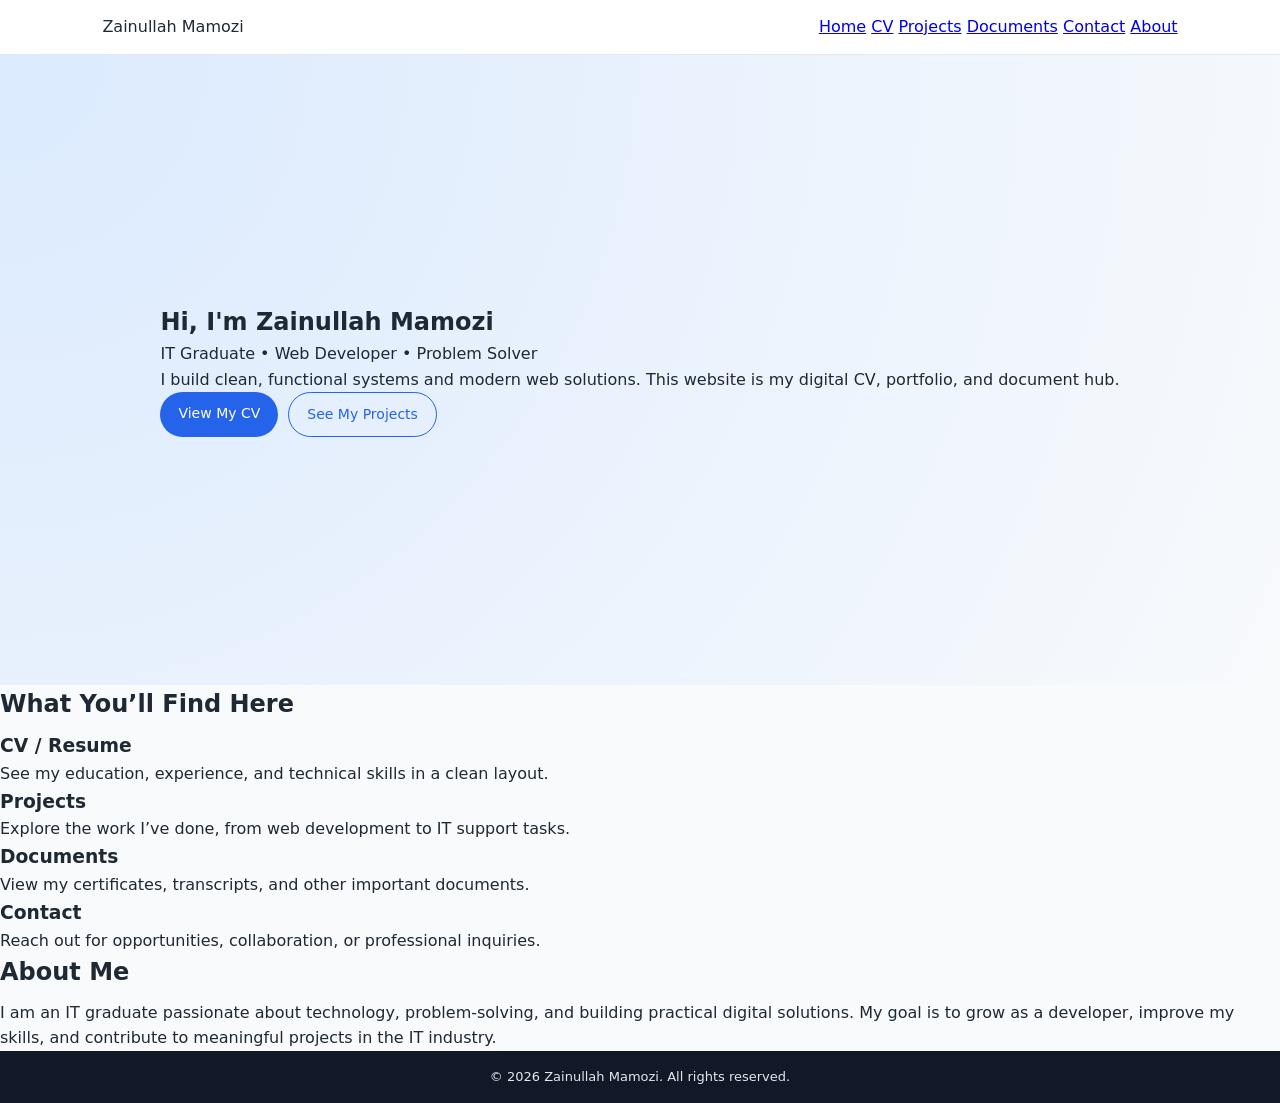
==== index.html @ 544114cf "Update index.html" ====
<!DOCTYPE html>
<html lang="en">
<head>
    <meta charset="UTF-8">
    <title>Zainullah Mamozi | Portfolio</title>
    <link rel="stylesheet" href="style.css">
</head>
<body>
<header class="navbar">
    <div class="logo">Zainullah Mamozi</div>
    <nav>
        <a href="index.html" class="active">Home</a>
        <a href="cv.html">CV</a>
        <a href="projects.html">Projects</a>
        <a href="documents.html">Documents</a>
        <a href="contact.html">Contact</a>
        <a href="about.html">About</a>
    </nav>
</header>

<main>
    <section class="hero">
        <div class="hero-content">
            <h1>Hi, I'm <span class="highlight">Zainullah Mamozi</span></h1>
            <p class="subtitle">IT Graduate • Web Developer • Problem Solver</p>
            <p class="description">
                I build clean, functional systems and modern web solutions.
                This website is my digital CV, portfolio, and document hub.
            </p>
            <div class="hero-buttons">
                <a href="cv.html" class="btn-primary">View My CV</a>
                <a href="projects.html" class="btn-secondary">See My Projects</a>
            </div>
        </div>
    </section>

    <section class="features">
        <h2 class="section-title">What You’ll Find Here</h2>
        <div class="feature-grid">
            <div class="feature-box">
                <h3>CV / Resume</h3>
                <p>See my education, experience, and technical skills in a clean layout.</p>
            </div>
            <div class="feature-box">
                <h3>Projects</h3>
                <p>Explore the work I’ve done, from web development to IT support tasks.</p>
            </div>
            <div class="feature-box">
                <h3>Documents</h3>
                <p>View my certificates, transcripts, and other important documents.</p>
            </div>
            <div class="feature-box">
                <h3>Contact</h3>
                <p>Reach out for opportunities, collaboration, or professional inquiries.</p>
            </div>
        </div>
    </section>

    <!-- ABOUT AT THE END -->
    <section class="about-end">
        <h2 class="section-title">About Me</h2>
        <p class="about-text">
            I am an IT graduate passionate about technology, problem‑solving, and building
            practical digital solutions. My goal is to grow as a developer, improve my skills,
            and contribute to meaningful projects in the IT industry.
        </p>
    </section>
</main>

<footer class="footer">
    <p>© 2026 Zainullah Mamozi. All rights reserved.</p>
</footer>
</body>
</html>
---- style.css ----
* {
    margin: 0;
    padding: 0;
    box-sizing: border-box;
    font-family: "Poppins", system-ui, -apple-system, BlinkMacSystemFont, sans-serif;
}

body {
    background: #F8FAFC;
    color: #1F2933;
    line-height: 1.6;
}

/* Dark mode */
body.dark {
    background: #0F172A;
    color: #E5E7EB;
}

body.dark .navbar {
    background: #020617;
    border-bottom: 1px solid #1F2937;
}

body.dark .section,
body.dark .section-alt {
    background: #020617;
}

body.dark .card,
body.dark .content-box,
body.dark .contact-form {
    background: #020617;
    border: 1px solid #1F2937;
}

body.dark .footer {
    background: #020617;
}

/* Navbar */
.navbar {
    position: sticky;
    top: 0;
    z-index: 20;
    display: flex;
    align-items: center;
    justify-content: space-between;
    padding: 14px 8%;
    background: #FFFFFF;
    border-bottom: 1px solid #E5E7EB;
}

.nav-logo {
    font-weight: 700;
    font-size: 20px;
}

.nav-logo span {
    color: #2563EB;
}

.nav-links {
    list-style: none;
    display: flex;
    gap: 18px;
    font-size: 14px;
}

.nav-links a {
    text-decoration: none;
    color: inherit;
    font-weight: 500;
}

.nav-links a:hover {
    color: #2563EB;
}

.btn-nav {
    padding: 6px 12px;
    border-radius: 999px;
    background: #2563EB;
    color: #FFFFFF !important;
}

.dark-toggle {
    border: none;
    background: transparent;
    font-size: 18px;
    cursor: pointer;
}

/* Hero */
.hero {
    min-height: 70vh;
    display: flex;
    align-items: center;
    justify-content: center;
    padding: 60px 8%;
    background: radial-gradient(circle at top left, #DBEAFE, #F8FAFC);
}

body.dark .hero {
    background: radial-gradient(circle at top left, #1D4ED8, #020617);
}

.hero-inner {
    max-width: 800px;
}

.hero-tag {
    font-size: 13px;
    text-transform: uppercase;
    letter-spacing: 2px;
    color: #6B7280;
    margin-bottom: 10px;
}

.hero-title {
    font-size: 36px;
    margin-bottom: 8px;
}

.hero-title span {
    color: #2563EB;
}

.hero-subtitle {
    font-size: 15px;
    color: #4B5563;
    max-width: 520px;
    margin-bottom: 20px;
}

body.dark .hero-subtitle {
    color: #9CA3AF;
}

.hero-buttons {
    display: flex;
    gap: 10px;
}

.btn-primary,
.btn-secondary {
    display: inline-block;
    padding: 10px 18px;
    border-radius: 999px;
    font-size: 14px;
    text-decoration: none;
    cursor: pointer;
}

.btn-primary {
    background: #2563EB;
    color: #FFFFFF;
}

.btn-secondary {
    border: 1px solid #2563EB;
    color: #2563EB;
    background: transparent;
}

.btn-primary:hover {
    background: #1D4ED8;
}

.btn-secondary:hover {
    background: #2563EB;
    color: #FFFFFF;
}

/* Sections */
.section,
.section-alt {
    padding: 60px 8%;
}

.section {
    background: #F9FAFB;
}

.section-alt {
    background: #FFFFFF;
}

.section-title {
    font-size: 24px;
    margin-bottom: 8px;
}

.section-subtitle {
    font-size: 14px;
    color: #6B7280;
    margin-bottom: 24px;
}

/* Layout helpers */
.grid-2 {
    display: grid;
    grid-template-columns: repeat(auto-fit, minmax(260px, 1fr));
    gap: 28px;
    margin-top: 20px;
}

.content-box {
    background: #FFFFFF;
    padding: 20px;
    border-radius: 12px;
    box-shadow: 0 4px 12px rgba(15, 23, 42, 0.06);
    font-size: 14px;
}

/* Lists */
.skills-list,
.cv-list,
.doc-list,
.contact-list {
    font-size: 14px;
}

.skills-list {
    list-style: disc;
    padding-left: 20px;
}

.cv-list,
.contact-list {
    list-style: none;
}

.cv-list li,
.contact-list li {
    margin-bottom: 10px;
}

.doc-list {
    list-style: disc;
    padding-left: 20px;
}

.note {
    font-size: 13px;
    color: #6B7280;
    margin-top: 10px;
}

/* Skill bars */
.skill-bar {
    margin-bottom: 12px;
    font-size: 13px;
}

.skill-bar span {
    display: block;
    margin-bottom: 4px;
}

.bar {
    width: 100%;
    height: 8px;
    background: #E5E7EB;
    border-radius: 999px;
    overflow: hidden;
}

.fill {
    height: 100%;
    background: #2563EB;
}

/* Cards */
.card-grid {
    display: grid;
    grid-template-columns: repeat(auto-fit, minmax(260px, 1fr));
    gap: 20px;
    margin-top: 20px;
}

.card {
    background: #FFFFFF;
    padding: 18px;
    border-radius: 12px;
    box-shadow: 0 4px 12px rgba(15, 23, 42, 0.06);
    font-size: 14px;
    transition: transform 0.15s ease, box-shadow 0.15s ease;
}

.card:hover {
    transform: translateY(-3px);
    box-shadow: 0 8px 20px rgba(15, 23, 42, 0.12);
}

.card h3 {
    margin-bottom: 6px;
}

.card-tag {
    margin-top: 10px;
    font-size: 12px;
    color: #2563EB;
}

/* Contact */
.contact-grid {
    display: grid;
    grid-template-columns: repeat(auto-fit, minmax(260px, 1fr));
    gap: 28px;
    margin-top: 20px;
}

.contact-form {
    background: #FFFFFF;
    padding: 20px;
    border-radius: 12px;
    box-shadow: 0 4px 12px rgba(15, 23, 42, 0.06);
    display: flex;
    flex-direction: column;
    gap: 10px;
}

.contact-form input,
.contact-form textarea {
    padding: 10px;
    border-radius: 8px;
    border: 1px solid #E5E7EB;
    font-size: 14px;
}

.contact-form textarea {
    min-height: 100px;
}

/* Footer */
.footer {
    text-align: center;
    padding: 16px 8%;
    background: #111827;
    color: #E5E7EB;
    font-size: 13px;
}

/* Responsive */
@media (max-width: 768px) {
    .nav-links {
        display: none;
    }
    .hero-title {
        font-size: 28px;
    }
}
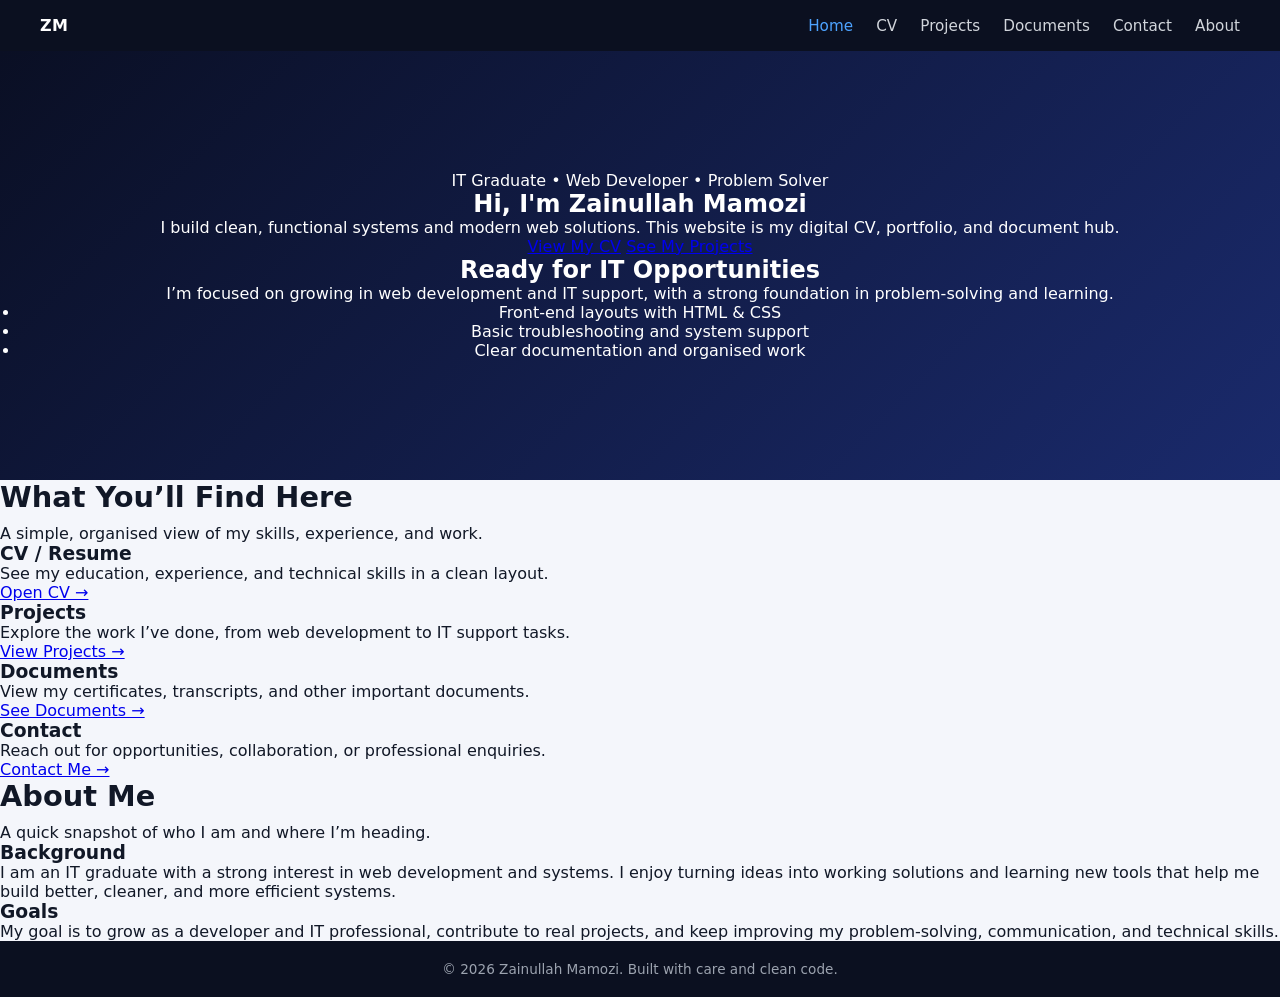
==== commit 8dc5791d: "Update index.html" ====
--- a/index.html
+++ b/index.html
@@ -2,12 +2,12 @@
 <html lang="en">
 <head>
     <meta charset="UTF-8">
-    <title>Zainullah Mamozi | Portfolio</title>
+    <title>Home | Zainullah Mamozi</title>
     <link rel="stylesheet" href="style.css">
 </head>
 <body>
 <header class="navbar">
-    <div class="logo">Zainullah Mamozi</div>
+    <div class="logo">ZM</div>
     <nav>
         <a href="index.html" class="active">Home</a>
         <a href="cv.html">CV</a>
@@ -19,56 +19,97 @@
 </header>
 
 <main>
+    <!-- HERO -->
     <section class="hero">
-        <div class="hero-content">
-            <h1>Hi, I'm <span class="highlight">Zainullah Mamozi</span></h1>
-            <p class="subtitle">IT Graduate • Web Developer • Problem Solver</p>
-            <p class="description">
-                I build clean, functional systems and modern web solutions.
-                This website is my digital CV, portfolio, and document hub.
-            </p>
-            <div class="hero-buttons">
-                <a href="cv.html" class="btn-primary">View My CV</a>
-                <a href="projects.html" class="btn-secondary">See My Projects</a>
+        <div class="hero-inner">
+            <div class="hero-text">
+                <p class="hero-tag">IT Graduate • Web Developer • Problem Solver</p>
+                <h1>Hi, I'm <span class="accent">Zainullah Mamozi</span></h1>
+                <p class="hero-desc">
+                    I build clean, functional systems and modern web solutions.  
+                    This website is my digital CV, portfolio, and document hub.
+                </p>
+                <div class="hero-actions">
+                    <a href="cv.html" class="btn primary">View My CV</a>
+                    <a href="projects.html" class="btn ghost">See My Projects</a>
+                </div>
+            </div>
+            <div class="hero-panel">
+                <div class="hero-card">
+                    <h2>Ready for IT Opportunities</h2>
+                    <p>
+                        I’m focused on growing in web development and IT support, 
+                        with a strong foundation in problem‑solving and learning.
+                    </p>
+                    <ul>
+                        <li>Front‑end layouts with HTML & CSS</li>
+                        <li>Basic troubleshooting and system support</li>
+                        <li>Clear documentation and organised work</li>
+                    </ul>
+                </div>
             </div>
         </div>
     </section>
 
-    <section class="features">
+    <!-- WHAT YOU’LL FIND -->
+    <section class="section">
         <h2 class="section-title">What You’ll Find Here</h2>
-        <div class="feature-grid">
-            <div class="feature-box">
+        <p class="section-subtitle">
+            A simple, organised view of my skills, experience, and work.
+        </p>
+
+        <div class="card-grid">
+            <div class="card">
                 <h3>CV / Resume</h3>
                 <p>See my education, experience, and technical skills in a clean layout.</p>
+                <a href="cv.html" class="card-link">Open CV →</a>
             </div>
-            <div class="feature-box">
+            <div class="card">
                 <h3>Projects</h3>
                 <p>Explore the work I’ve done, from web development to IT support tasks.</p>
+                <a href="projects.html" class="card-link">View Projects →</a>
             </div>
-            <div class="feature-box">
+            <div class="card">
                 <h3>Documents</h3>
                 <p>View my certificates, transcripts, and other important documents.</p>
+                <a href="documents.html" class="card-link">See Documents →</a>
             </div>
-            <div class="feature-box">
+            <div class="card">
                 <h3>Contact</h3>
-                <p>Reach out for opportunities, collaboration, or professional inquiries.</p>
+                <p>Reach out for opportunities, collaboration, or professional enquiries.</p>
+                <a href="contact.html" class="card-link">Contact Me →</a>
             </div>
         </div>
     </section>
 
     <!-- ABOUT AT THE END -->
-    <section class="about-end">
+    <section class="section section-alt">
         <h2 class="section-title">About Me</h2>
-        <p class="about-text">
-            I am an IT graduate passionate about technology, problem‑solving, and building
-            practical digital solutions. My goal is to grow as a developer, improve my skills,
-            and contribute to meaningful projects in the IT industry.
+        <p class="section-subtitle">
+            A quick snapshot of who I am and where I’m heading.
         </p>
+        <div class="about-layout">
+            <div class="about-block">
+                <h3>Background</h3>
+                <p>
+                    I am an IT graduate with a strong interest in web development and systems.
+                    I enjoy turning ideas into working solutions and learning new tools that
+                    help me build better, cleaner, and more efficient systems.
+                </p>
+            </div>
+            <div class="about-block">
+                <h3>Goals</h3>
+                <p>
+                    My goal is to grow as a developer and IT professional, contribute to real projects,
+                    and keep improving my problem‑solving, communication, and technical skills.
+                </p>
+            </div>
+        </div>
     </section>
 </main>
 
 <footer class="footer">
-    <p>© 2026 Zainullah Mamozi. All rights reserved.</p>
+    <p>© 2026 Zainullah Mamozi. Built with care and clean code.</p>
 </footer>
 </body>
 </html>
--- a/style.css
+++ b/style.css
@@ -1,353 +1,207 @@
+/* GLOBAL */
 * {
+    box-sizing: border-box;
     margin: 0;
     padding: 0;
-    box-sizing: border-box;
-    font-family: "Poppins", system-ui, -apple-system, BlinkMacSystemFont, sans-serif;
+    font-family: system-ui, -apple-system, BlinkMacSystemFont, "Segoe UI", sans-serif;
 }
 
 body {
-    background: #F8FAFC;
-    color: #1F2933;
-    line-height: 1.6;
-}
-
-/* Dark mode */
-body.dark {
-    background: #0F172A;
-    color: #E5E7EB;
-}
-
-body.dark .navbar {
-    background: #020617;
-    border-bottom: 1px solid #1F2937;
-}
-
-body.dark .section,
-body.dark .section-alt {
-    background: #020617;
-}
-
-body.dark .card,
-body.dark .content-box,
-body.dark .contact-form {
-    background: #020617;
-    border: 1px solid #1F2937;
-}
-
-body.dark .footer {
-    background: #020617;
-}
-
-/* Navbar */
+    background: #f4f6fb;
+    color: #111827;
+}
+
+/* NAVBAR */
 .navbar {
-    position: sticky;
-    top: 0;
-    z-index: 20;
     display: flex;
+    justify-content: space-between;
     align-items: center;
-    justify-content: space-between;
-    padding: 14px 8%;
-    background: #FFFFFF;
-    border-bottom: 1px solid #E5E7EB;
-}
-
-.nav-logo {
-    font-weight: 700;
-    font-size: 20px;
-}
-
-.nav-logo span {
-    color: #2563EB;
-}
-
-.nav-links {
-    list-style: none;
-    display: flex;
-    gap: 18px;
-    font-size: 14px;
-}
-
-.nav-links a {
+    padding: 16px 40px;
+    background: #0b1020;
+    color: white;
+}
+
+.logo {
+    font-weight: 600;
+    letter-spacing: 0.5px;
+}
+
+.navbar nav a {
+    color: #d1d5db;
+    margin-left: 18px;
     text-decoration: none;
-    color: inherit;
-    font-weight: 500;
-}
-
-.nav-links a:hover {
-    color: #2563EB;
-}
-
-.btn-nav {
-    padding: 6px 12px;
-    border-radius: 999px;
-    background: #2563EB;
-    color: #FFFFFF !important;
-}
-
-.dark-toggle {
-    border: none;
-    background: transparent;
-    font-size: 18px;
-    cursor: pointer;
-}
-
-/* Hero */
+    font-size: 0.95rem;
+}
+
+.navbar nav a:hover,
+.navbar nav a.active {
+    color: #4da3ff;
+}
+
+/* HERO */
 .hero {
-    min-height: 70vh;
-    display: flex;
-    align-items: center;
-    justify-content: center;
-    padding: 60px 8%;
-    background: radial-gradient(circle at top left, #DBEAFE, #F8FAFC);
-}
-
-body.dark .hero {
-    background: radial-gradient(circle at top left, #1D4ED8, #020617);
-}
-
-.hero-inner {
-    max-width: 800px;
-}
-
-.hero-tag {
-    font-size: 13px;
-    text-transform: uppercase;
-    letter-spacing: 2px;
-    color: #6B7280;
-    margin-bottom: 10px;
-}
-
-.hero-title {
-    font-size: 36px;
-    margin-bottom: 8px;
-}
-
-.hero-title span {
-    color: #2563EB;
-}
-
-.hero-subtitle {
-    font-size: 15px;
-    color: #4B5563;
-    max-width: 520px;
-    margin-bottom: 20px;
-}
-
-body.dark .hero-subtitle {
-    color: #9CA3AF;
+    padding: 120px 20px;
+    text-align: center;
+    background: linear-gradient(135deg, #0a0f24, #1a2a6c);
+    color: white;
+}
+
+.hero-content {
+    max-width: 700px;
+    margin: 0 auto;
+}
+
+.highlight {
+    color: #4da3ff;
+}
+
+.subtitle {
+    font-size: 1.2rem;
+    margin-top: 10px;
+    opacity: 0.9;
+}
+
+.description {
+    max-width: 600px;
+    margin: 20px auto;
+    opacity: 0.85;
 }
 
 .hero-buttons {
-    display: flex;
-    gap: 10px;
+    margin-top: 30px;
 }
 
 .btn-primary,
 .btn-secondary {
     display: inline-block;
-    padding: 10px 18px;
-    border-radius: 999px;
-    font-size: 14px;
+    padding: 12px 28px;
+    border-radius: 6px;
+    font-size: 0.95rem;
     text-decoration: none;
-    cursor: pointer;
+    margin: 0 6px;
 }
 
 .btn-primary {
-    background: #2563EB;
-    color: #FFFFFF;
+    background: #4da3ff;
+    color: white;
 }
 
 .btn-secondary {
-    border: 1px solid #2563EB;
-    color: #2563EB;
-    background: transparent;
-}
-
-.btn-primary:hover {
-    background: #1D4ED8;
-}
-
-.btn-secondary:hover {
-    background: #2563EB;
-    color: #FFFFFF;
-}
-
-/* Sections */
-.section,
-.section-alt {
-    padding: 60px 8%;
-}
-
-.section {
-    background: #F9FAFB;
-}
-
-.section-alt {
-    background: #FFFFFF;
+    border: 2px solid #4da3ff;
+    color: #4da3ff;
+}
+
+/* FEATURES */
+.features {
+    padding: 80px 20px;
+    text-align: center;
 }
 
 .section-title {
-    font-size: 24px;
-    margin-bottom: 8px;
-}
-
-.section-subtitle {
-    font-size: 14px;
-    color: #6B7280;
-    margin-bottom: 24px;
-}
-
-/* Layout helpers */
-.grid-2 {
+    font-size: 1.8rem;
+    margin-bottom: 10px;
+}
+
+.feature-grid {
     display: grid;
-    grid-template-columns: repeat(auto-fit, minmax(260px, 1fr));
-    gap: 28px;
-    margin-top: 20px;
-}
-
-.content-box {
-    background: #FFFFFF;
-    padding: 20px;
-    border-radius: 12px;
-    box-shadow: 0 4px 12px rgba(15, 23, 42, 0.06);
-    font-size: 14px;
-}
-
-/* Lists */
-.skills-list,
-.cv-list,
-.doc-list,
-.contact-list {
-    font-size: 14px;
-}
-
-.skills-list {
-    list-style: disc;
-    padding-left: 20px;
-}
-
-.cv-list,
-.contact-list {
-    list-style: none;
-}
-
-.cv-list li,
-.contact-list li {
+    grid-template-columns: repeat(auto-fit, minmax(230px, 1fr));
+    gap: 20px;
+    margin-top: 40px;
+}
+
+.feature-box {
+    padding: 25px;
+    background: #f7f9fc;
+    border-radius: 10px;
+    border: 1px solid #e5e9f0;
+    transition: 0.3s;
+}
+
+.feature-box:hover {
+    transform: translateY(-5px);
+    box-shadow: 0 8px 20px rgba(0,0,0,0.08);
+}
+
+/* ABOUT END */
+.about-end {
+    padding: 80px 20px;
+    background: #eef3fa;
+    text-align: center;
+}
+
+.about-text {
+    max-width: 700px;
+    margin: auto;
+    line-height: 1.7;
+}
+
+/* GENERIC PAGE LAYOUT */
+.page {
+    max-width: 900px;
+    margin: 60px auto;
+    padding: 0 20px 80px;
+}
+
+.page-title {
+    font-size: 2rem;
+    margin-bottom: 20px;
+}
+
+.page-text {
+    margin-bottom: 16px;
+    line-height: 1.7;
+}
+
+/* CV SECTIONS */
+.cv-section {
+    margin-top: 30px;
+}
+
+.cv-section h2 {
     margin-bottom: 10px;
 }
 
-.doc-list {
-    list-style: disc;
-    padding-left: 20px;
-}
-
-.note {
-    font-size: 13px;
-    color: #6B7280;
-    margin-top: 10px;
-}
-
-/* Skill bars */
-.skill-bar {
-    margin-bottom: 12px;
-    font-size: 13px;
-}
-
-.skill-bar span {
-    display: block;
-    margin-bottom: 4px;
-}
-
-.bar {
-    width: 100%;
-    height: 8px;
-    background: #E5E7EB;
-    border-radius: 999px;
-    overflow: hidden;
-}
-
-.fill {
-    height: 100%;
-    background: #2563EB;
-}
-
-/* Cards */
-.card-grid {
+.cv-section ul {
+    margin-left: 18px;
+    line-height: 1.7;
+}
+
+/* PROJECTS */
+.project-grid {
     display: grid;
     grid-template-columns: repeat(auto-fit, minmax(260px, 1fr));
     gap: 20px;
+    margin-top: 30px;
+}
+
+.project-card {
+    background: #f7f9fc;
+    border-radius: 10px;
+    border: 1px solid #e5e9f0;
+    padding: 20px;
+}
+
+/* DOCUMENTS */
+.doc-list {
     margin-top: 20px;
-}
-
-.card {
-    background: #FFFFFF;
-    padding: 18px;
-    border-radius: 12px;
-    box-shadow: 0 4px 12px rgba(15, 23, 42, 0.06);
-    font-size: 14px;
-    transition: transform 0.15s ease, box-shadow 0.15s ease;
-}
-
-.card:hover {
-    transform: translateY(-3px);
-    box-shadow: 0 8px 20px rgba(15, 23, 42, 0.12);
-}
-
-.card h3 {
-    margin-bottom: 6px;
-}
-
-.card-tag {
-    margin-top: 10px;
-    font-size: 12px;
-    color: #2563EB;
-}
-
-/* Contact */
-.contact-grid {
-    display: grid;
-    grid-template-columns: repeat(auto-fit, minmax(260px, 1fr));
-    gap: 28px;
+    margin-left: 18px;
+    line-height: 1.7;
+}
+
+/* CONTACT */
+.contact-box {
     margin-top: 20px;
-}
-
-.contact-form {
-    background: #FFFFFF;
     padding: 20px;
-    border-radius: 12px;
-    box-shadow: 0 4px 12px rgba(15, 23, 42, 0.06);
-    display: flex;
-    flex-direction: column;
-    gap: 10px;
-}
-
-.contact-form input,
-.contact-form textarea {
-    padding: 10px;
-    border-radius: 8px;
-    border: 1px solid #E5E7EB;
-    font-size: 14px;
-}
-
-.contact-form textarea {
-    min-height: 100px;
-}
-
-/* Footer */
+    background: #f7f9fc;
+    border-radius: 10px;
+    border: 1px solid #e5e9f0;
+}
+
+/* FOOTER */
 .footer {
     text-align: center;
-    padding: 16px 8%;
-    background: #111827;
-    color: #E5E7EB;
-    font-size: 13px;
-}
-
-/* Responsive */
-@media (max-width: 768px) {
-    .nav-links {
-        display: none;
-    }
-    .hero-title {
-        font-size: 28px;
-    }
-}
+    padding: 20px;
+    background: #0b1020;
+    color: #9ca3af;
+    font-size: 0.85rem;
+}
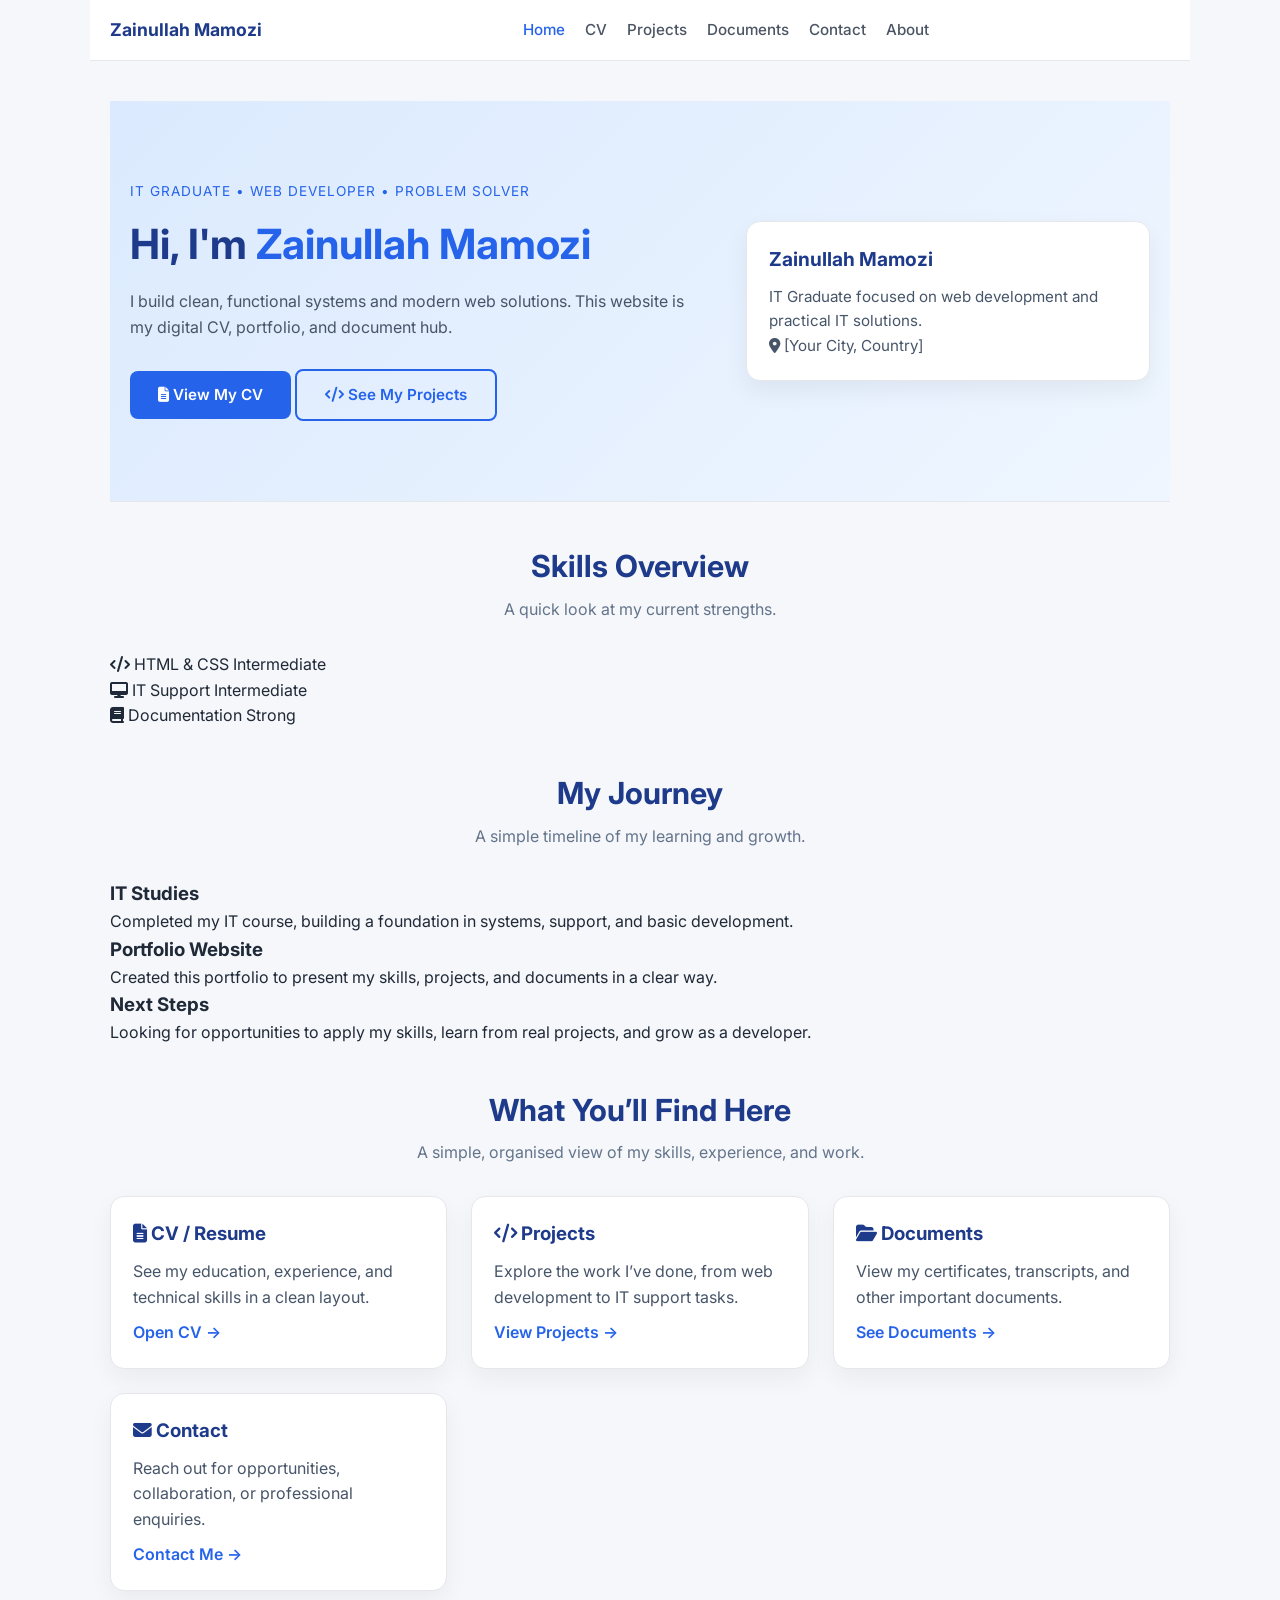
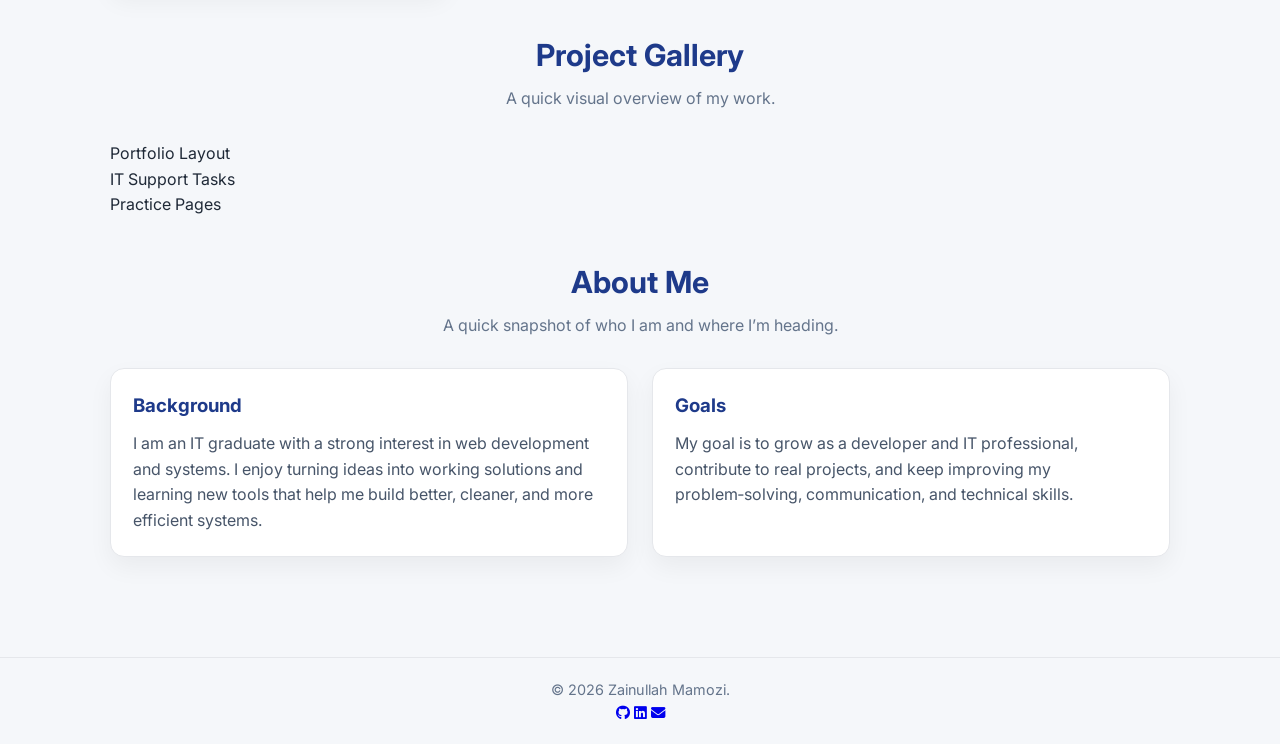
==== commit 3dee7320: "Update index.html" ====
--- a/index.html
+++ b/index.html
@@ -4,10 +4,11 @@
     <meta charset="UTF-8">
     <title>Home | Zainullah Mamozi</title>
     <link rel="stylesheet" href="style.css">
+    <link rel="stylesheet" href="https://cdnjs.cloudflare.com/ajax/libs/font-awesome/6.5.1/css/all.min.css">
 </head>
 <body>
 <header class="navbar">
-    <div class="logo">ZM</div>
+    <div class="logo">Zainullah Mamozi</div>
     <nav>
         <a href="index.html" class="active">Home</a>
         <a href="cv.html">CV</a>
@@ -22,30 +23,94 @@
     <!-- HERO -->
     <section class="hero">
         <div class="hero-inner">
-            <div class="hero-text">
+            <div>
                 <p class="hero-tag">IT Graduate • Web Developer • Problem Solver</p>
                 <h1>Hi, I'm <span class="accent">Zainullah Mamozi</span></h1>
                 <p class="hero-desc">
-                    I build clean, functional systems and modern web solutions.  
+                    I build clean, functional systems and modern web solutions.
                     This website is my digital CV, portfolio, and document hub.
                 </p>
                 <div class="hero-actions">
-                    <a href="cv.html" class="btn primary">View My CV</a>
-                    <a href="projects.html" class="btn ghost">See My Projects</a>
+                    <a href="cv.html" class="btn primary"><i class="fa-solid fa-file-lines"></i> View My CV</a>
+                    <a href="projects.html" class="btn ghost"><i class="fa-solid fa-code"></i> See My Projects</a>
                 </div>
             </div>
-            <div class="hero-panel">
-                <div class="hero-card">
-                    <h2>Ready for IT Opportunities</h2>
-                    <p>
-                        I’m focused on growing in web development and IT support, 
-                        with a strong foundation in problem‑solving and learning.
-                    </p>
-                    <ul>
-                        <li>Front‑end layouts with HTML & CSS</li>
-                        <li>Basic troubleshooting and system support</li>
-                        <li>Clear documentation and organised work</li>
-                    </ul>
+
+            <!-- PROFILE CARD -->
+            <div class="hero-card profile-card">
+                <div class="profile-photo"></div>
+                <h2>Zainullah Mamozi</h2>
+                <p>IT Graduate focused on web development and practical IT solutions.</p>
+                <p class="profile-location"><i class="fa-solid fa-location-dot"></i> [Your City, Country]</p>
+            </div>
+        </div>
+    </section>
+
+    <!-- SKILLS -->
+    <section class="section">
+        <h2 class="section-title">Skills Overview</h2>
+        <p class="section-subtitle">A quick look at my current strengths.</p>
+
+        <div class="skills-list">
+            <div class="skill-item">
+                <div class="skill-label">
+                    <span><i class="fa-solid fa-code"></i> HTML & CSS</span>
+                    <span>Intermediate</span>
+                </div>
+                <div class="skill-bar">
+                    <div class="skill-fill" style="width: 70%;"></div>
+                </div>
+            </div>
+
+            <div class="skill-item">
+                <div class="skill-label">
+                    <span><i class="fa-solid fa-desktop"></i> IT Support</span>
+                    <span>Intermediate</span>
+                </div>
+                <div class="skill-bar">
+                    <div class="skill-fill" style="width: 65%;"></div>
+                </div>
+            </div>
+
+            <div class="skill-item">
+                <div class="skill-label">
+                    <span><i class="fa-solid fa-book"></i> Documentation</span>
+                    <span>Strong</span>
+                </div>
+                <div class="skill-bar">
+                    <div class="skill-fill" style="width: 80%;"></div>
+                </div>
+            </div>
+        </div>
+    </section>
+
+    <!-- TIMELINE -->
+    <section class="section">
+        <h2 class="section-title">My Journey</h2>
+        <p class="section-subtitle">A simple timeline of my learning and growth.</p>
+
+        <div class="timeline">
+            <div class="timeline-item">
+                <div class="timeline-dot"></div>
+                <div class="timeline-content">
+                    <h3>IT Studies</h3>
+                    <p>Completed my IT course, building a foundation in systems, support, and basic development.</p>
+                </div>
+            </div>
+
+            <div class="timeline-item">
+                <div class="timeline-dot"></div>
+                <div class="timeline-content">
+                    <h3>Portfolio Website</h3>
+                    <p>Created this portfolio to present my skills, projects, and documents in a clear way.</p>
+                </div>
+            </div>
+
+            <div class="timeline-item">
+                <div class="timeline-dot"></div>
+                <div class="timeline-content">
+                    <h3>Next Steps</h3>
+                    <p>Looking for opportunities to apply my skills, learn from real projects, and grow as a developer.</p>
                 </div>
             </div>
         </div>
@@ -60,30 +125,42 @@
 
         <div class="card-grid">
             <div class="card">
-                <h3>CV / Resume</h3>
+                <h3><i class="fa-solid fa-file-lines"></i> CV / Resume</h3>
                 <p>See my education, experience, and technical skills in a clean layout.</p>
                 <a href="cv.html" class="card-link">Open CV →</a>
             </div>
             <div class="card">
-                <h3>Projects</h3>
+                <h3><i class="fa-solid fa-code"></i> Projects</h3>
                 <p>Explore the work I’ve done, from web development to IT support tasks.</p>
                 <a href="projects.html" class="card-link">View Projects →</a>
             </div>
             <div class="card">
-                <h3>Documents</h3>
+                <h3><i class="fa-solid fa-folder-open"></i> Documents</h3>
                 <p>View my certificates, transcripts, and other important documents.</p>
                 <a href="documents.html" class="card-link">See Documents →</a>
             </div>
             <div class="card">
-                <h3>Contact</h3>
+                <h3><i class="fa-solid fa-envelope"></i> Contact</h3>
                 <p>Reach out for opportunities, collaboration, or professional enquiries.</p>
                 <a href="contact.html" class="card-link">Contact Me →</a>
             </div>
         </div>
     </section>
 
+    <!-- PROJECT GALLERY PREVIEW -->
+    <section class="section">
+        <h2 class="section-title">Project Gallery</h2>
+        <p class="section-subtitle">A quick visual overview of my work.</p>
+
+        <div class="gallery-grid">
+            <div class="gallery-item">Portfolio Layout</div>
+            <div class="gallery-item">IT Support Tasks</div>
+            <div class="gallery-item">Practice Pages</div>
+        </div>
+    </section>
+
     <!-- ABOUT AT THE END -->
-    <section class="section section-alt">
+    <section class="section">
         <h2 class="section-title">About Me</h2>
         <p class="section-subtitle">
             A quick snapshot of who I am and where I’m heading.
@@ -109,7 +186,12 @@
 </main>
 
 <footer class="footer">
-    <p>© 2026 Zainullah Mamozi. Built with care and clean code.</p>
+    <p>© 2026 Zainullah Mamozi.</p>
+    <div class="footer-social">
+        <a href="#" aria-label="GitHub"><i class="fa-brands fa-github"></i></a>
+        <a href="#" aria-label="LinkedIn"><i class="fa-brands fa-linkedin"></i></a>
+        <a href="#" aria-label="Email"><i class="fa-solid fa-envelope"></i></a>
+    </div>
 </footer>
 </body>
 </html>
--- a/style.css
+++ b/style.css
@@ -1,207 +1,347 @@
-/* GLOBAL */
+/* ========== GOOGLE FONT ========== */
+@import url('https://fonts.googleapis.com/css2?family=Inter:wght@300;400;500;600;700&display=swap');
+
+/* ========== BASE ========== */
 * {
-    box-sizing: border-box;
     margin: 0;
     padding: 0;
-    font-family: system-ui, -apple-system, BlinkMacSystemFont, "Segoe UI", sans-serif;
+    box-sizing: border-box;
 }
 
 body {
-    background: #f4f6fb;
-    color: #111827;
-}
-
-/* NAVBAR */
+    font-family: 'Inter', sans-serif;
+    background: #f5f7fa;
+    color: #1f2937;
+    line-height: 1.6;
+}
+
+/* Center content on large screens */
+main {
+    max-width: 1100px;
+    margin: 0 auto;
+    padding: 40px 20px 60px;
+}
+
+/* ========== NAVBAR ========== */
 .navbar {
+    background: #ffffff;
+    border-bottom: 1px solid #e5e7eb;
+    padding: 16px 20px;
+    position: sticky;
+    top: 0;
+    z-index: 10;
+}
+
+.navbar,
+.navbar nav {
+    max-width: 1100px;
+    margin: 0 auto;
     display: flex;
+    align-items: center;
     justify-content: space-between;
-    align-items: center;
-    padding: 16px 40px;
-    background: #0b1020;
-    color: white;
 }
 
 .logo {
-    font-weight: 600;
-    letter-spacing: 0.5px;
+    font-weight: 700;
+    font-size: 1.1rem;
+    color: #1e3a8a;
 }
 
 .navbar nav a {
-    color: #d1d5db;
-    margin-left: 18px;
+    color: #4b5563;
     text-decoration: none;
+    margin-left: 20px;
     font-size: 0.95rem;
+    font-weight: 500;
 }
 
 .navbar nav a:hover,
 .navbar nav a.active {
-    color: #4da3ff;
-}
-
-/* HERO */
+    color: #2563eb;
+}
+
+/* ========== HERO (HOME) ========== */
 .hero {
-    padding: 120px 20px;
-    text-align: center;
-    background: linear-gradient(135deg, #0a0f24, #1a2a6c);
-    color: white;
-}
-
-.hero-content {
-    max-width: 700px;
+    background: linear-gradient(135deg, #dbeafe, #eff6ff);
+    padding: 80px 20px;
+    border-bottom: 1px solid #e5e7eb;
+    margin-bottom: 40px;
+}
+
+.hero-inner {
+    max-width: 1100px;
     margin: 0 auto;
-}
-
-.highlight {
-    color: #4da3ff;
-}
-
-.subtitle {
-    font-size: 1.2rem;
-    margin-top: 10px;
-    opacity: 0.9;
-}
-
-.description {
+    display: grid;
+    grid-template-columns: minmax(0, 2fr) minmax(0, 1.4fr);
+    gap: 40px;
+    align-items: center;
+}
+
+.hero-tag {
+    font-size: 0.85rem;
+    text-transform: uppercase;
+    letter-spacing: 1px;
+    color: #2563eb;
+    margin-bottom: 8px;
+}
+
+.hero h1 {
+    font-size: 2.6rem;
+    font-weight: 700;
+    color: #1e3a8a;
+}
+
+.hero h1 .accent {
+    color: #2563eb;
+}
+
+.hero-desc {
+    margin-top: 12px;
+    color: #475569;
     max-width: 600px;
-    margin: 20px auto;
-    opacity: 0.85;
-}
-
-.hero-buttons {
-    margin-top: 30px;
-}
-
-.btn-primary,
-.btn-secondary {
+}
+
+.hero-actions {
+    margin-top: 28px;
+}
+
+.btn {
     display: inline-block;
     padding: 12px 28px;
-    border-radius: 6px;
+    border-radius: 8px;
     font-size: 0.95rem;
     text-decoration: none;
-    margin: 0 6px;
-}
-
-.btn-primary {
-    background: #4da3ff;
+    font-weight: 600;
+    transition: 0.2s ease;
+}
+
+.btn.primary {
+    background: #2563eb;
     color: white;
 }
 
-.btn-secondary {
-    border: 2px solid #4da3ff;
-    color: #4da3ff;
-}
-
-/* FEATURES */
-.features {
-    padding: 80px 20px;
+.btn.primary:hover {
+    background: #1d4ed8;
+}
+
+.btn.ghost {
+    border: 2px solid #2563eb;
+    color: #2563eb;
+}
+
+.btn.ghost:hover {
+    background: #dbeafe;
+}
+
+/* Hero side card */
+.hero-card {
+    background: white;
+    border-radius: 14px;
+    padding: 22px;
+    border: 1px solid #e5e7eb;
+    box-shadow: 0 10px 25px rgba(0,0,0,0.06);
+}
+
+.hero-card h2 {
+    font-size: 1.2rem;
+    margin-bottom: 10px;
+    color: #1e3a8a;
+}
+
+.hero-card p {
+    font-size: 0.95rem;
+    color: #475569;
+}
+
+.hero-card ul {
+    margin-left: 18px;
+    margin-top: 8px;
+    color: #475569;
+}
+
+/* ========== GENERIC SECTIONS (HOME + OTHERS) ========== */
+.section {
+    margin-top: 40px;
+}
+
+.section-title {
+    font-size: 1.9rem;
+    font-weight: 700;
+    color: #1e3a8a;
     text-align: center;
 }
 
-.section-title {
-    font-size: 1.8rem;
-    margin-bottom: 10px;
-}
-
-.feature-grid {
-    display: grid;
-    grid-template-columns: repeat(auto-fit, minmax(230px, 1fr));
-    gap: 20px;
-    margin-top: 40px;
-}
-
-.feature-box {
-    padding: 25px;
-    background: #f7f9fc;
-    border-radius: 10px;
-    border: 1px solid #e5e9f0;
-    transition: 0.3s;
-}
-
-.feature-box:hover {
-    transform: translateY(-5px);
-    box-shadow: 0 8px 20px rgba(0,0,0,0.08);
-}
-
-/* ABOUT END */
-.about-end {
-    padding: 80px 20px;
-    background: #eef3fa;
+.section-subtitle {
     text-align: center;
-}
-
-.about-text {
-    max-width: 700px;
-    margin: auto;
-    line-height: 1.7;
-}
-
-/* GENERIC PAGE LAYOUT */
+    color: #64748b;
+    margin-top: 6px;
+    margin-bottom: 30px;
+}
+
+/* ========== PAGE LAYOUT (OTHER PAGES) ========== */
 .page {
-    max-width: 900px;
-    margin: 60px auto;
-    padding: 0 20px 80px;
+    max-width: 1100px;
+    margin: 40px auto 60px;
+    padding: 0 20px;
 }
 
 .page-title {
     font-size: 2rem;
-    margin-bottom: 20px;
-}
-
-.page-text {
-    margin-bottom: 16px;
-    line-height: 1.7;
-}
-
-/* CV SECTIONS */
-.cv-section {
-    margin-top: 30px;
-}
-
-.cv-section h2 {
-    margin-bottom: 10px;
-}
-
-.cv-section ul {
-    margin-left: 18px;
-    line-height: 1.7;
-}
-
-/* PROJECTS */
+    font-weight: 700;
+    color: #1e3a8a;
+    margin-bottom: 8px;
+}
+
+.page-intro {
+    color: #64748b;
+    margin-bottom: 24px;
+    max-width: 700px;
+}
+
+/* ========== CARD GRID (HOME, CV, PROJECTS) ========== */
+.card-grid,
+.cv-grid,
 .project-grid {
     display: grid;
     grid-template-columns: repeat(auto-fit, minmax(260px, 1fr));
-    gap: 20px;
+    gap: 24px;
+}
+
+.card,
+.cv-card,
+.project-card {
+    background: white;
+    border-radius: 14px;
+    padding: 22px;
+    border: 1px solid #e5e7eb;
+    box-shadow: 0 10px 25px rgba(0,0,0,0.05);
+    transition: 0.2s ease;
+}
+
+.card:hover,
+.cv-card:hover,
+.project-card:hover {
+    transform: translateY(-4px);
+    box-shadow: 0 18px 40px rgba(0,0,0,0.08);
+}
+
+.card h3,
+.cv-card h2,
+.project-card h2 {
+    margin-bottom: 10px;
+    color: #1e3a8a;
+}
+
+.card p,
+.project-card p {
+    color: #475569;
+}
+
+.card-link {
+    display: inline-block;
+    margin-top: 10px;
+    color: #2563eb;
+    font-weight: 600;
+    text-decoration: none;
+}
+
+/* ========== ABOUT BLOCKS (HOME + about.html) ========== */
+.about-layout,
+.split {
+    display: grid;
+    grid-template-columns: repeat(auto-fit, minmax(260px, 1fr));
+    gap: 24px;
+    margin-top: 20px;
+}
+
+.about-block {
+    background: white;
+    border-radius: 14px;
+    padding: 22px;
+    border: 1px solid #e5e7eb;
+    box-shadow: 0 10px 25px rgba(0,0,0,0.05);
+}
+
+.about-block h3,
+.split h2 {
+    margin-bottom: 10px;
+    color: #1e3a8a;
+}
+
+.about-block p,
+.split p {
+    color: #475569;
+}
+
+/* ========== PILLS (about.html) ========== */
+.pill-section {
     margin-top: 30px;
 }
 
-.project-card {
-    background: #f7f9fc;
-    border-radius: 10px;
-    border: 1px solid #e5e9f0;
-    padding: 20px;
-}
-
-/* DOCUMENTS */
+.pill-row {
+    display: flex;
+    flex-wrap: wrap;
+    gap: 10px;
+    margin-top: 10px;
+}
+
+.pill {
+    padding: 6px 14px;
+    border-radius: 999px;
+    background: #dbeafe;
+    color: #1d4ed8;
+    font-size: 0.85rem;
+    font-weight: 500;
+}
+
+/* ========== CV LISTS ========== */
+.cv-card ul {
+    margin-left: 18px;
+    color: #475569;
+}
+
+/* ========== DOCUMENTS PAGE ========== */
 .doc-list {
-    margin-top: 20px;
+    margin-top: 16px;
     margin-left: 18px;
     line-height: 1.7;
-}
-
-/* CONTACT */
+    color: #475569;
+}
+
+/* ========== CONTACT PAGE ========== */
 .contact-box {
-    margin-top: 20px;
-    padding: 20px;
-    background: #f7f9fc;
-    border-radius: 10px;
-    border: 1px solid #e5e9f0;
-}
-
-/* FOOTER */
+    background: white;
+    border-radius: 14px;
+    padding: 22px;
+    border: 1px solid #e5e7eb;
+    box-shadow: 0 10px 25px rgba(0,0,0,0.05);
+    color: #475569;
+}
+
+/* ========== FOOTER ========== */
 .footer {
     text-align: center;
     padding: 20px;
-    background: #0b1020;
-    color: #9ca3af;
-    font-size: 0.85rem;
-}
+    margin-top: 40px;
+    color: #64748b;
+    font-size: 0.9rem;
+    border-top: 1px solid #e5e7eb;
+}
+
+/* ========== RESPONSIVE ========== */
+@media (max-width: 800px) {
+    .hero-inner {
+        grid-template-columns: 1fr;
+    }
+
+    .navbar,
+    .navbar nav {
+        flex-wrap: wrap;
+        gap: 8px;
+    }
+
+    .navbar nav a {
+        margin-left: 12px;
+        font-size: 0.9rem;
+    }
+}
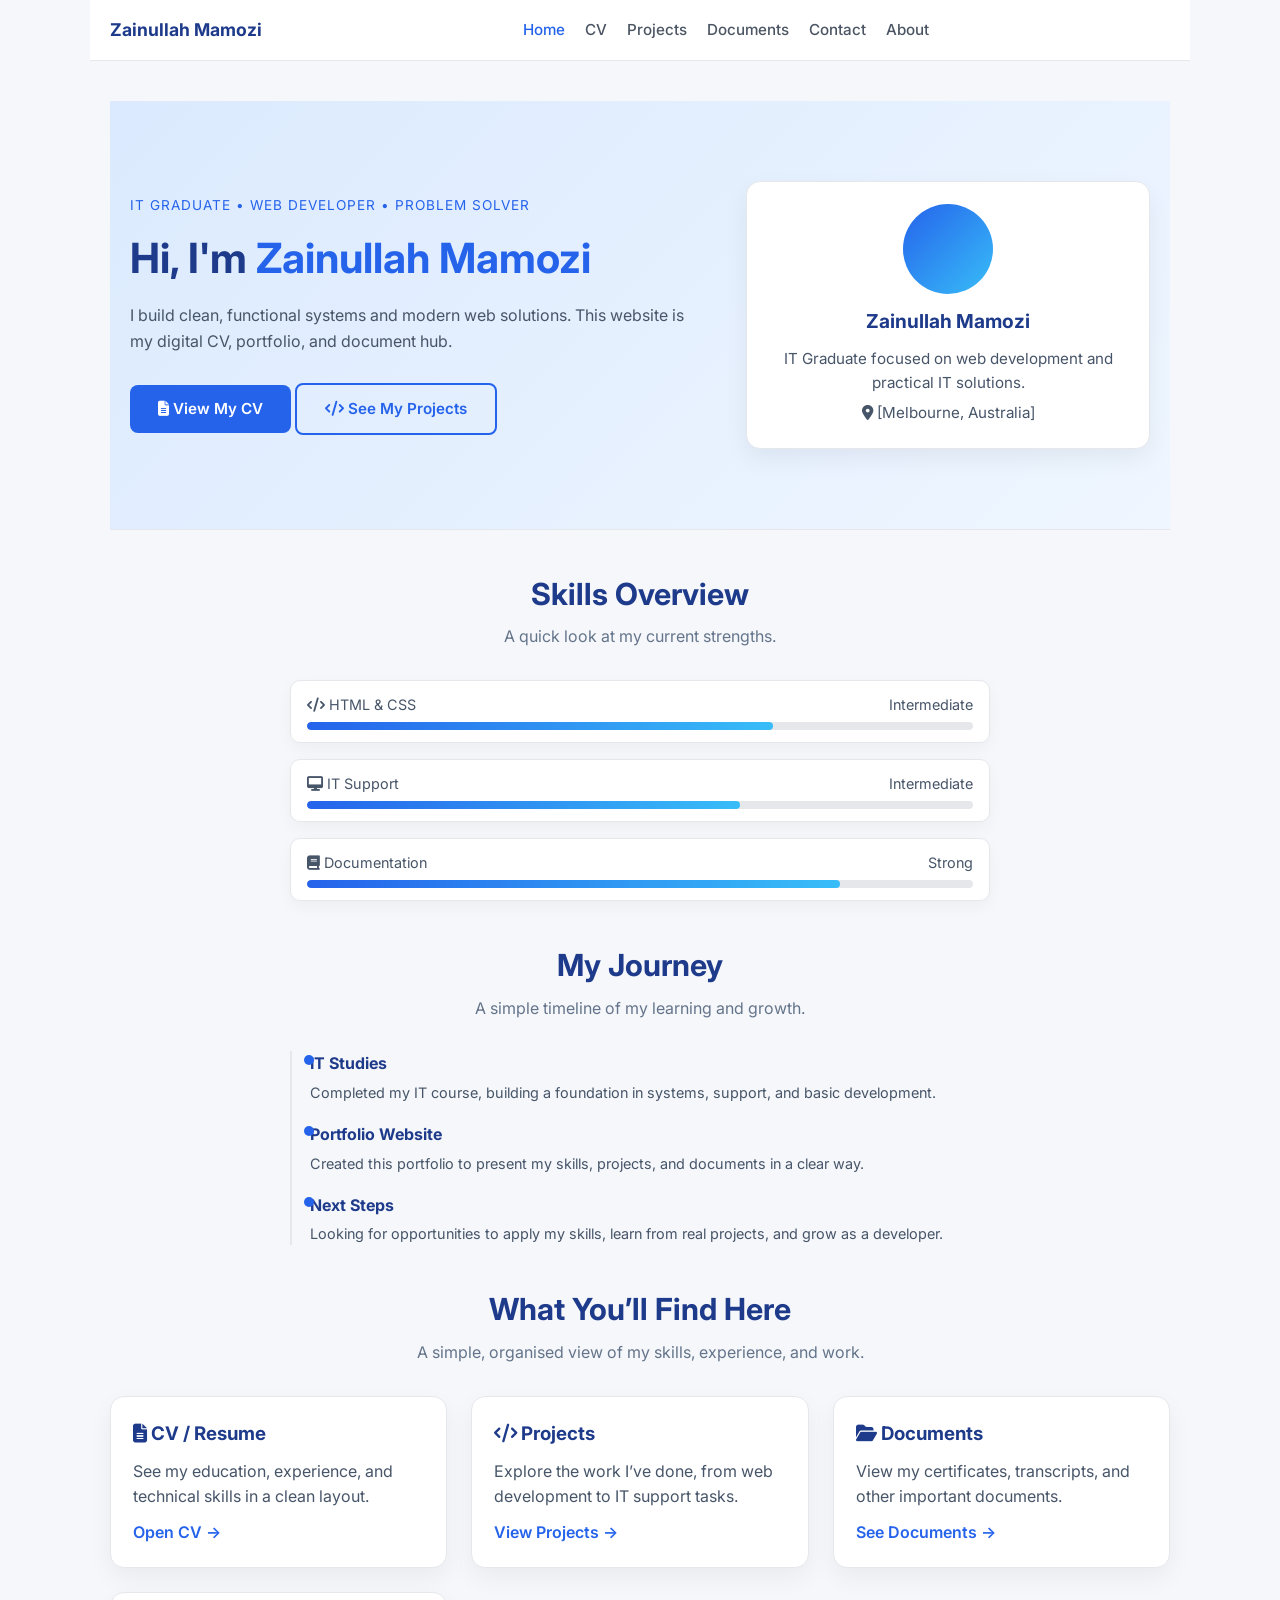
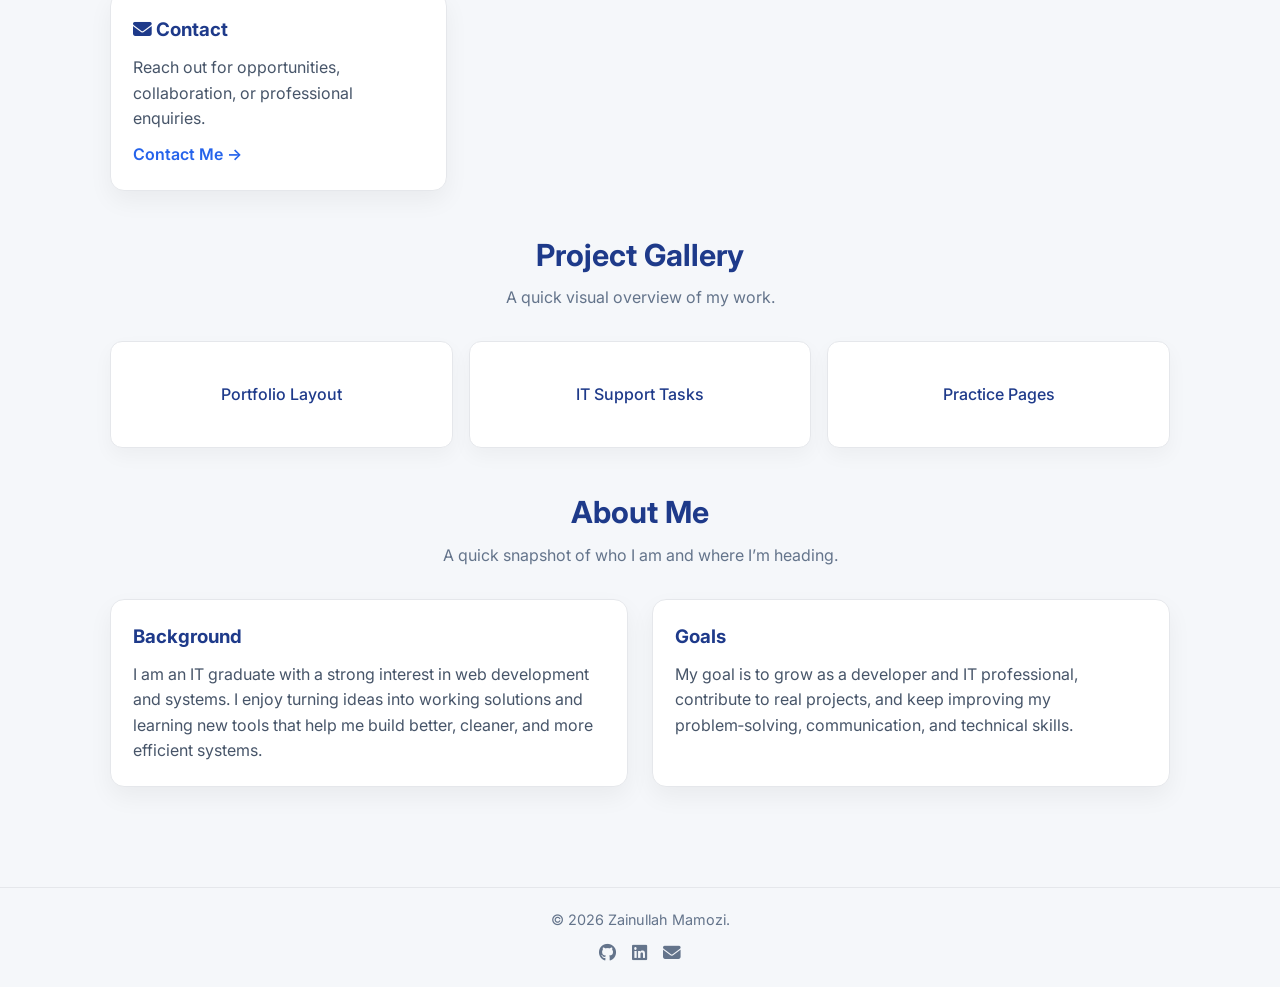
==== commit b0e8b5bf: "Update index.html" ====
--- a/index.html
+++ b/index.html
@@ -41,7 +41,7 @@
                 <div class="profile-photo"></div>
                 <h2>Zainullah Mamozi</h2>
                 <p>IT Graduate focused on web development and practical IT solutions.</p>
-                <p class="profile-location"><i class="fa-solid fa-location-dot"></i> [Your City, Country]</p>
+                <p class="profile-location"><i class="fa-solid fa-location-dot"></i> [Melbourne, Australia]</p>
             </div>
         </div>
     </section>
--- a/style.css
+++ b/style.css
@@ -153,13 +153,25 @@
     color: #475569;
 }
 
-.hero-card ul {
-    margin-left: 18px;
-    margin-top: 8px;
-    color: #475569;
-}
-
-/* ========== GENERIC SECTIONS (HOME + OTHERS) ========== */
+/* PROFILE PHOTO */
+.profile-card {
+    text-align: center;
+}
+
+.profile-photo {
+    width: 90px;
+    height: 90px;
+    border-radius: 999px;
+    margin: 0 auto 12px;
+    background: linear-gradient(135deg, #2563eb, #38bdf8);
+}
+
+.profile-location {
+    margin-top: 6px;
+    color: #64748b;
+}
+
+/* ========== SECTIONS ========== */
 .section {
     margin-top: 40px;
 }
@@ -294,6 +306,101 @@
     font-weight: 500;
 }
 
+/* ========== SKILLS ========== */
+.skills-list {
+    max-width: 700px;
+    margin: 0 auto;
+    display: flex;
+    flex-direction: column;
+    gap: 16px;
+}
+
+.skill-item {
+    background: #ffffff;
+    border-radius: 10px;
+    padding: 12px 16px;
+    border: 1px solid #e5e7eb;
+    box-shadow: 0 6px 16px rgba(0,0,0,0.04);
+}
+
+.skill-label {
+    display: flex;
+    justify-content: space-between;
+    font-size: 0.9rem;
+    color: #475569;
+    margin-bottom: 6px;
+}
+
+.skill-bar {
+    width: 100%;
+    height: 8px;
+    border-radius: 999px;
+    background: #e5e7eb;
+    overflow: hidden;
+}
+
+.skill-fill {
+    height: 100%;
+    border-radius: 999px;
+    background: linear-gradient(90deg, #2563eb, #38bdf8);
+    animation: growBar 1.2s ease-out;
+}
+
+/* ========== TIMELINE ========== */
+.timeline {
+    max-width: 700px;
+    margin: 0 auto;
+    border-left: 2px solid #e5e7eb;
+    padding-left: 18px;
+    display: flex;
+    flex-direction: column;
+    gap: 18px;
+}
+
+.timeline-item {
+    position: relative;
+}
+
+.timeline-dot {
+    width: 10px;
+    height: 10px;
+    border-radius: 999px;
+    background: #2563eb;
+    position: absolute;
+    left: -6px;
+    top: 4px;
+}
+
+.timeline-content h3 {
+    font-size: 1rem;
+    color: #1e3a8a;
+    margin-bottom: 4px;
+}
+
+.timeline-content p {
+    font-size: 0.9rem;
+    color: #475569;
+}
+
+/* ========== GALLERY ========== */
+.gallery-grid {
+    display: grid;
+    grid-template-columns: repeat(auto-fit, minmax(220px, 1fr));
+    gap: 16px;
+    margin-top: 16px;
+}
+
+.gallery-item {
+    background: #ffffff;
+    border-radius: 12px;
+    padding: 40px 16px;
+    text-align: center;
+    border: 1px solid #e5e7eb;
+    box-shadow: 0 8px 20px rgba(0,0,0,0.04);
+    font-weight: 500;
+    color: #1e3a8a;
+}
+
 /* ========== CV LISTS ========== */
 .cv-card ul {
     margin-left: 18px;
@@ -308,7 +415,38 @@
     color: #475569;
 }
 
-/* ========== CONTACT PAGE ========== */
+.upload-box {
+    background: #ffffff;
+    border-radius: 14px;
+    padding: 22px;
+    border: 1px solid #e5e7eb;
+    box-shadow: 0 10px 25px rgba(0,0,0,0.05);
+    text-align: center;
+}
+
+.upload-label {
+    display: inline-flex;
+    align-items: center;
+    gap: 8px;
+    padding: 10px 18px;
+    border-radius: 999px;
+    border: 1px dashed #2563eb;
+    color: #2563eb;
+    cursor: pointer;
+    font-size: 0.95rem;
+}
+
+.upload-input {
+    display: none;
+}
+
+.upload-info {
+    margin-top: 10px;
+    font-size: 0.9rem;
+    color: #64748b;
+}
+
+/* ========== CONTACT PAGE (OLD SIMPLE BOX) ========== */
 .contact-box {
     background: white;
     border-radius: 14px;
@@ -316,6 +454,11 @@
     border: 1px solid #e5e7eb;
     box-shadow: 0 10px 25px rgba(0,0,0,0.05);
     color: #475569;
+}
+
+.contact-box a {
+    color: #2563eb;
+    text-decoration: none;
 }
 
 /* ========== FOOTER ========== */
@@ -328,6 +471,48 @@
     border-top: 1px solid #e5e7eb;
 }
 
+.footer-social {
+    margin-top: 8px;
+}
+
+.footer-social a {
+    color: #64748b;
+    margin: 0 6px;
+    font-size: 1.1rem;
+    text-decoration: none;
+}
+
+.footer-social a:hover {
+    color: #2563eb;
+}
+
+/* ========== ANIMATIONS ========== */
+.card,
+.cv-card,
+.project-card,
+.about-block,
+.gallery-item,
+.skill-item,
+.timeline-item,
+.upload-box,
+.contact-box {
+    opacity: 0;
+    transform: translateY(6px);
+    animation: fadeInUp 0.5s ease forwards;
+}
+
+@keyframes fadeInUp {
+    to {
+        opacity: 1;
+        transform: translateY(0);
+    }
+}
+
+@keyframes growBar {
+    from { width: 0; }
+    to { width: 100%; }
+}
+
 /* ========== RESPONSIVE ========== */
 @media (max-width: 800px) {
     .hero-inner {
@@ -345,3 +530,161 @@
         font-size: 0.9rem;
     }
 }
+
+/* ========================================================= */
+/* ========== NEW CONTACT PAGE (PROFESSIONAL LAYOUT) ======== */
+/* ========================================================= */
+
+.contact-grid {
+    display: grid;
+    grid-template-columns: 1fr 1.2fr;
+    gap: 30px;
+    margin-top: 20px;
+}
+
+@media (max-width: 800px) {
+    .contact-grid {
+        grid-template-columns: 1fr;
+    }
+}
+
+/* CONTACT CARD */
+.contact-card {
+    background: white;
+    border-radius: 14px;
+    padding: 24px;
+    border: 1px solid #e5e7eb;
+    box-shadow: 0 10px 25px rgba(0,0,0,0.05);
+    text-align: center;
+}
+
+.contact-photo {
+    width: 90px;
+    height: 90px;
+    border-radius: 999px;
+    margin: 0 auto 12px;
+    background: linear-gradient(135deg, #2563eb, #38bdf8);
+}
+
+.contact-name {
+    font-size: 1.3rem;
+    font-weight: 700;
+    color: #1e3a8a;
+}
+
+.contact-role {
+    color: #475569;
+    margin-bottom: 16px;
+}
+
+.contact-info p {
+    margin: 6px 0;
+    color: #475569;
+}
+
+.contact-social {
+    margin-top: 12px;
+}
+
+.contact-social a {
+    margin: 0 6px;
+    font-size: 1.2rem;
+    color: #2563eb;
+    text-decoration: none;
+}
+
+.contact-social a:hover {
+    color: #1d4ed8;
+}
+
+/* CONTACT FORM */
+.contact-form-box {
+    background: white;
+    border-radius: 14px;
+    padding: 24px;
+    border: 1px solid #e5e7eb;
+    box-shadow: 0 10px 25px rgba(0,0,0,0.05);
+}
+
+.contact-form-box h2 {
+    color: #1e3a8a;
+    margin-bottom: 16px;
+}
+
+.contact-form label {
+    font-size: 0.9rem;
+    color: #475569;
+    margin-top: 10px;
+    display: block;
+}
+
+.contact-form input,
+.contact-form textarea {
+    width: 100%;
+    padding: 10px;
+    margin-top: 6px;
+    border-radius: 8px;
+    border: 1px solid #d1d5db;
+    font-size: 0.95rem;
+}
+
+.contact-form textarea {
+    height: 120px;
+    resize: none;
+}
+
+/* MAP PREVIEW */
+.map-preview {
+    margin-top: 50px;
+}
+
+.map-preview h2 {
+    color: #1e3a8a;
+    margin-bottom: 10px;
+}
+
+.map-box {
+    background: white;
+    border-radius: 14px;
+    padding: 20px;
+    border: 1px solid #e5e7eb;
+    box-shadow: 0 10px 25px rgba(0,0,0,0.05);
+    text-align: center;
+}
+
+/* CTA SECTION */
+.cta-section {
+    margin-top: 60px;
+    text-align: center;
+}
+
+.cta-section h2 {
+    font-size: 1.8rem;
+    color: #1e3a8a;
+}
+
+.cta-section p {
+    max-width: 600px;
+    margin: 10px auto 20px;
+    color: #475569;
+}
+/* REAL PROFILE PHOTO */
+.real-photo {
+    width: 110px;
+    height: 110px;
+    border-radius: 999px;
+    margin: 0 auto 12px;
+    background-image: url("images/profile.jpg");
+    background-size: cover;
+    background-position: center;
+    background-repeat: no-repeat;
+    border: 3px solid #ffffff;
+    box-shadow: 0 6px 18px rgba(0,0,0,0.12);
+    transition: 0.25s ease;
+}
+
+.real-photo:hover {
+    transform: scale(1.03);
+    box-shadow: 0 10px 25px rgba(0,0,0,0.18);
+}
+
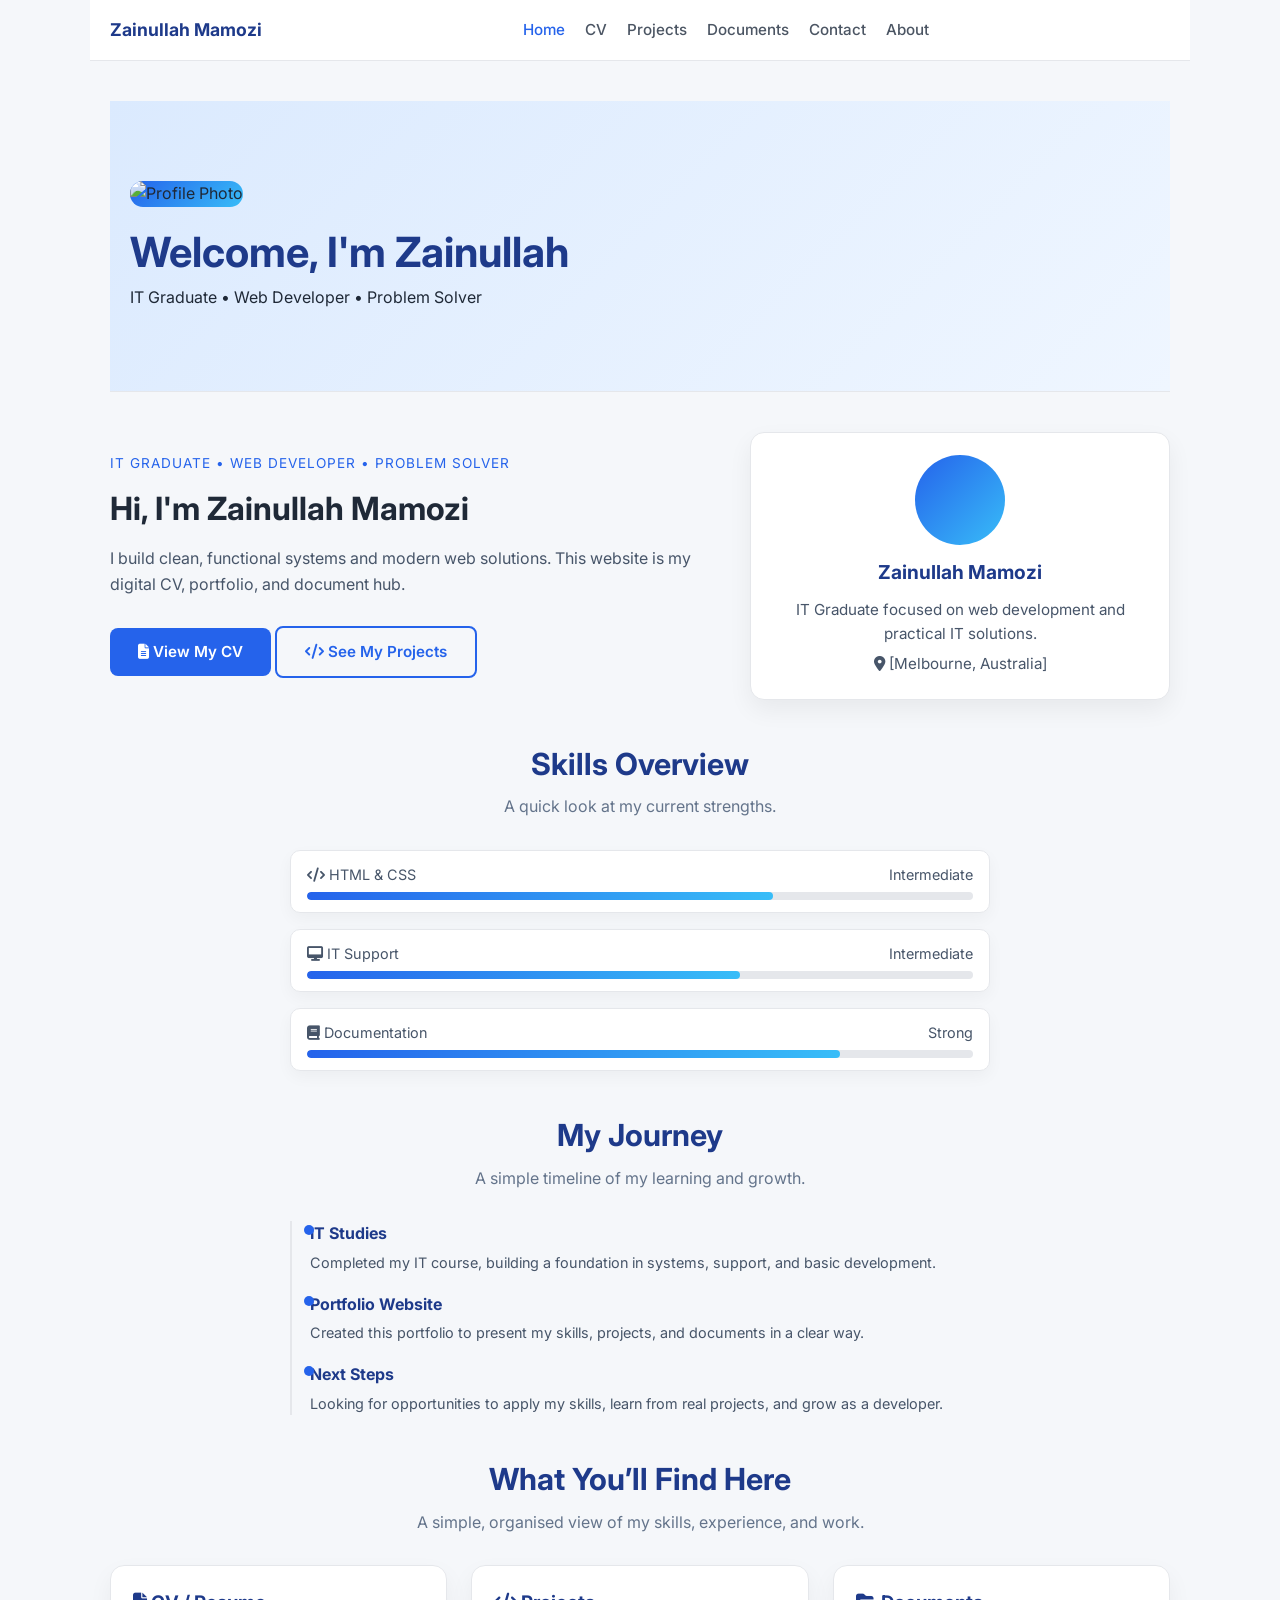
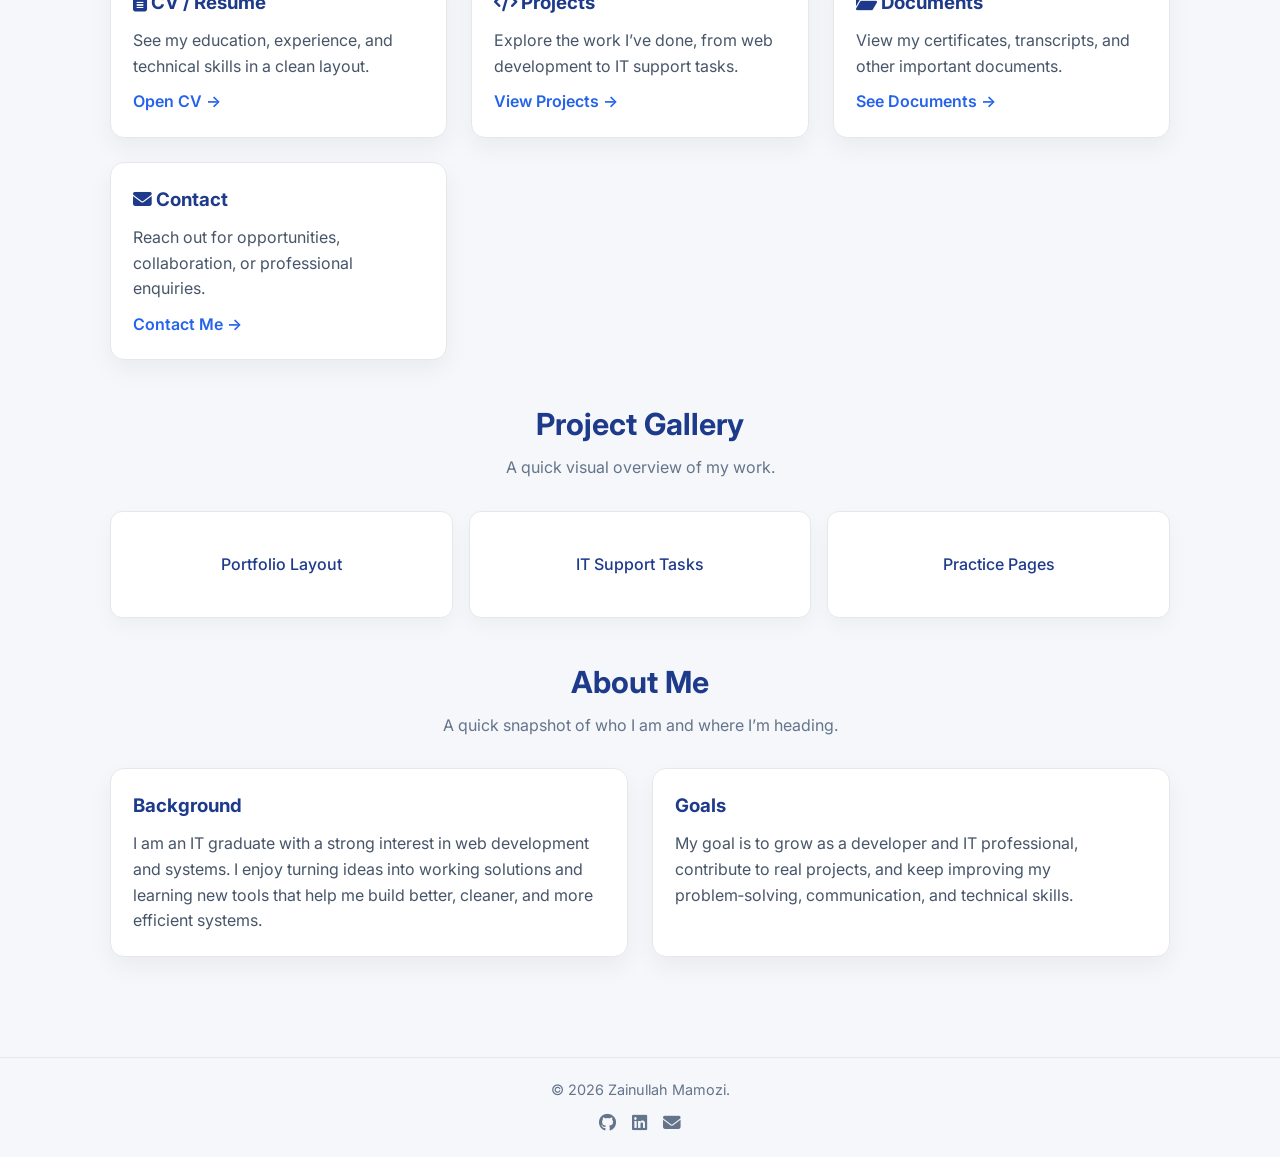
==== commit dc71c738: "Update index.html" ====
--- a/index.html
+++ b/index.html
@@ -22,6 +22,10 @@
 <main>
     <!-- HERO -->
     <section class="hero">
+        <img src="images/profile.jpg" class="profile-photo" alt="Profile Photo">
+    <h1>Welcome, I'm Zainullah</h1>
+    <p>IT Graduate • Web Developer • Problem Solver</p>
+</section>
         <div class="hero-inner">
             <div>
                 <p class="hero-tag">IT Graduate • Web Developer • Problem Solver</p>
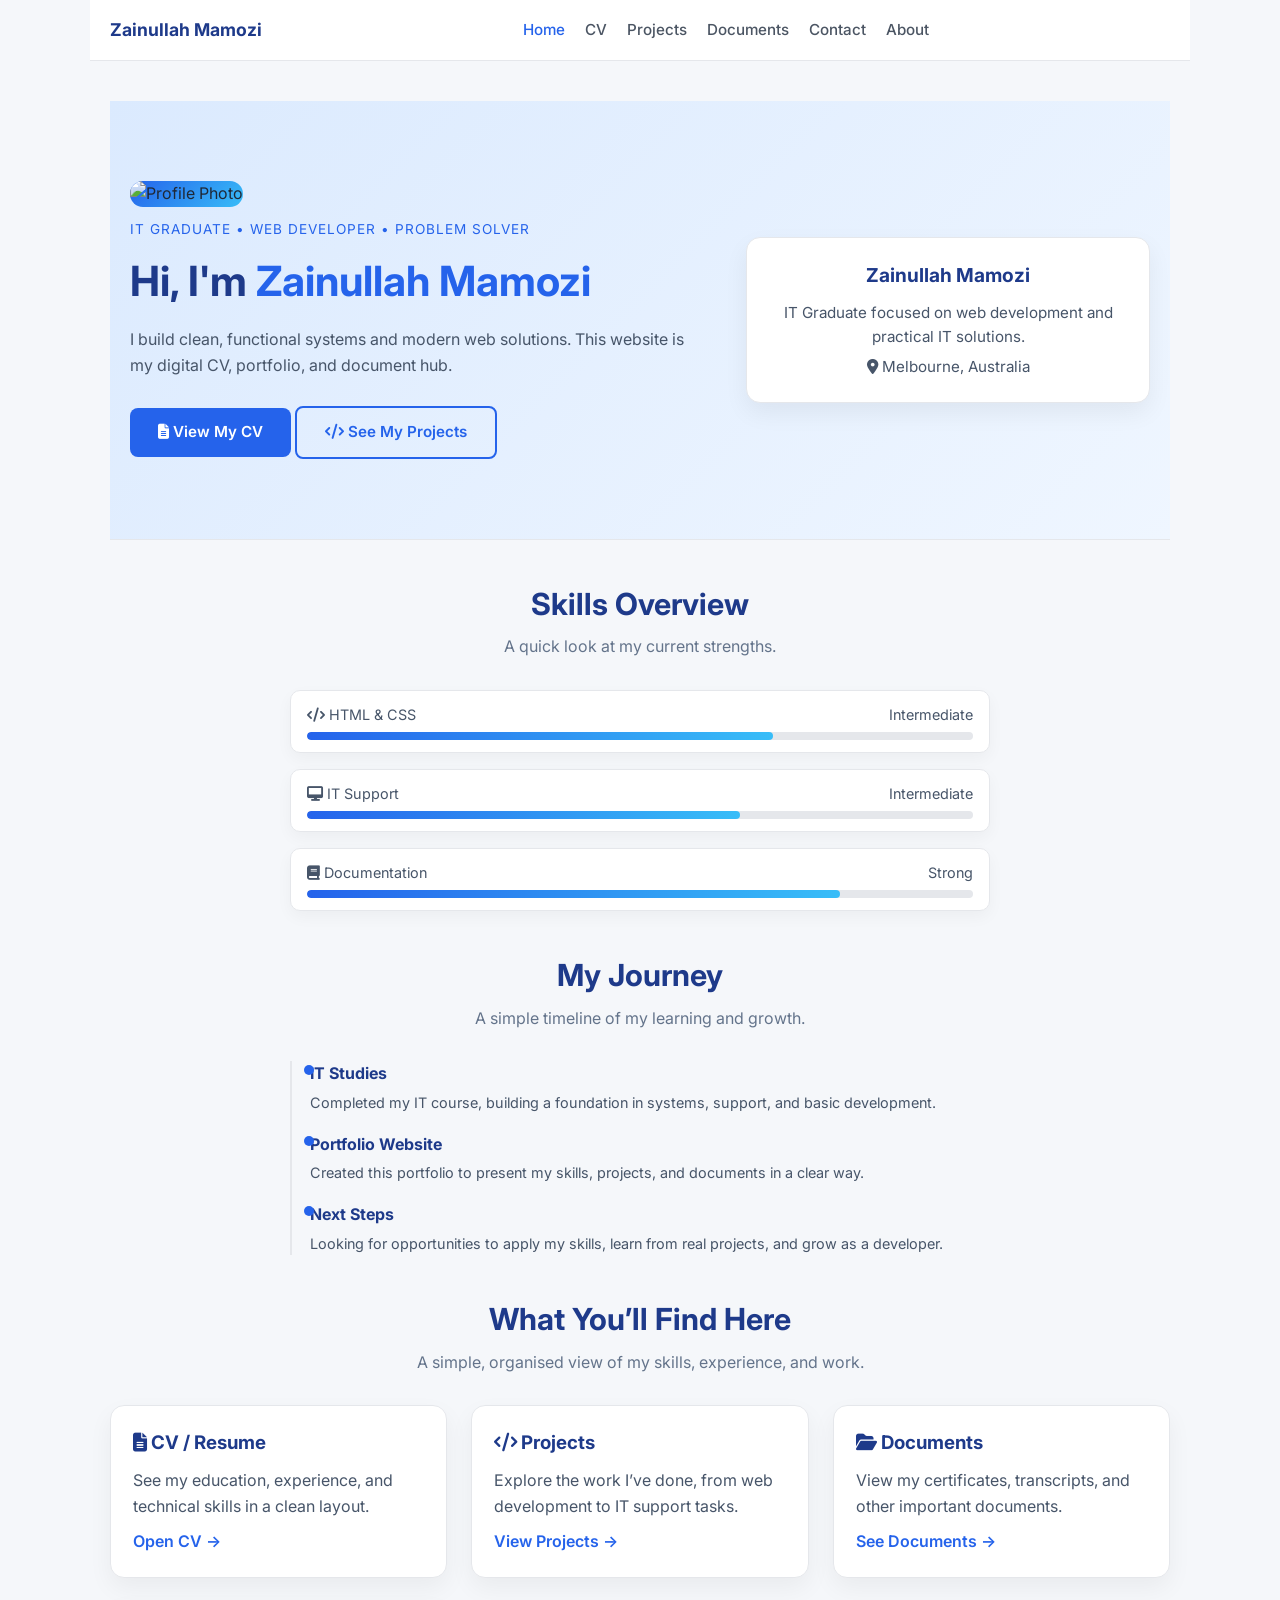
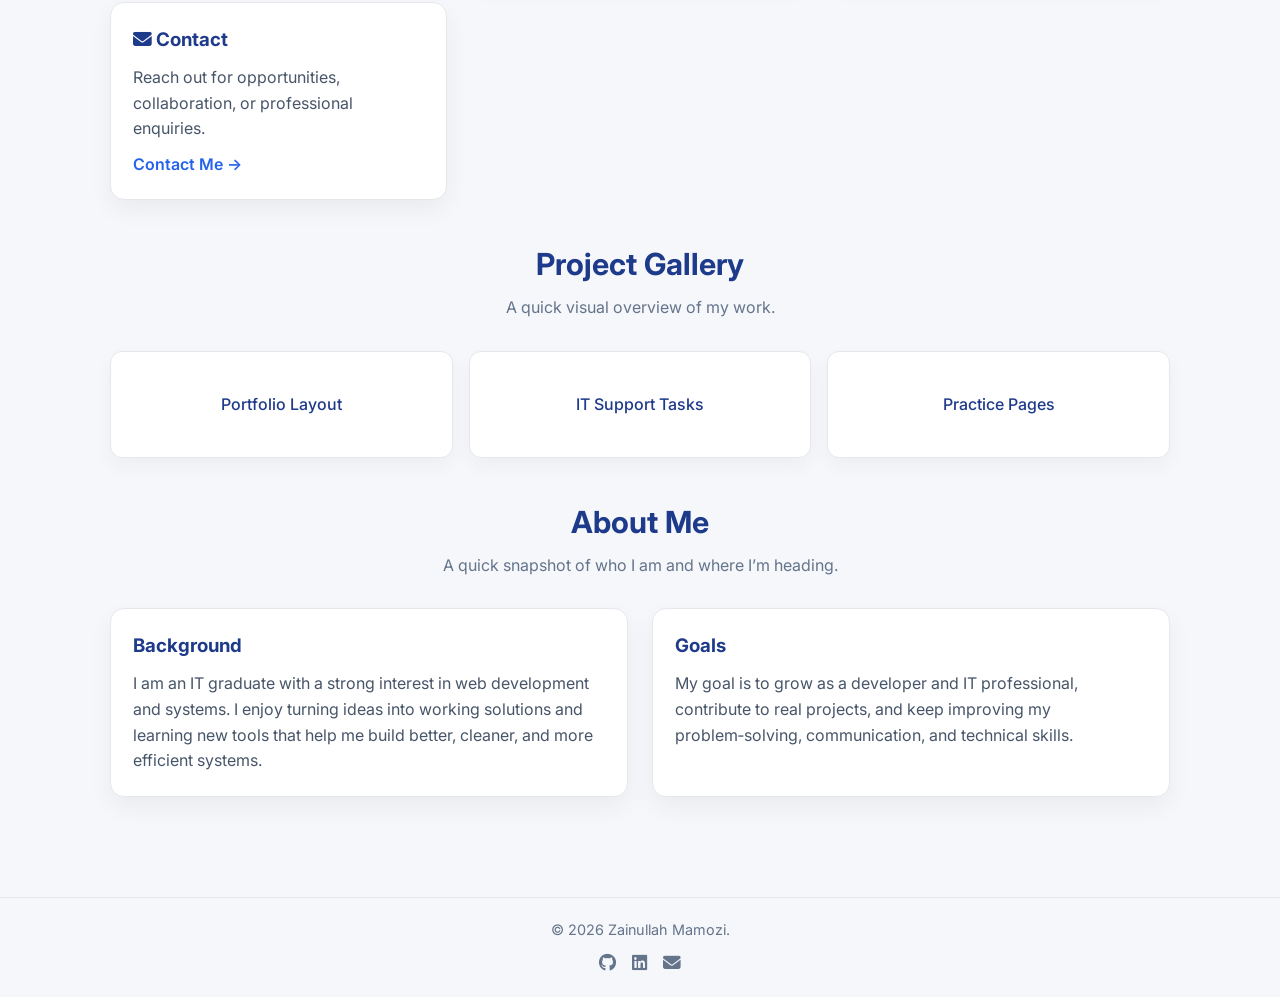
==== commit 197dd48e: "Update index.html" ====
--- a/index.html
+++ b/index.html
@@ -7,6 +7,7 @@
     <link rel="stylesheet" href="https://cdnjs.cloudflare.com/ajax/libs/font-awesome/6.5.1/css/all.min.css">
 </head>
 <body>
+
 <header class="navbar">
     <div class="logo">Zainullah Mamozi</div>
     <nav>
@@ -20,33 +21,38 @@
 </header>
 
 <main>
-    <!-- HERO -->
+
+    <!-- CLEAN + FIXED HERO SECTION -->
     <section class="hero">
-        <img src="images/profile.jpg" class="profile-photo" alt="Profile Photo">
-    <h1>Welcome, I'm Zainullah</h1>
-    <p>IT Graduate • Web Developer • Problem Solver</p>
-</section>
         <div class="hero-inner">
-            <div>
+
+            <!-- LEFT SIDE -->
+            <div class="hero-left">
+                <img src="images/profile.jpg" class="profile-photo" alt="Profile Photo">
+
                 <p class="hero-tag">IT Graduate • Web Developer • Problem Solver</p>
+
                 <h1>Hi, I'm <span class="accent">Zainullah Mamozi</span></h1>
+
                 <p class="hero-desc">
                     I build clean, functional systems and modern web solutions.
                     This website is my digital CV, portfolio, and document hub.
                 </p>
+
                 <div class="hero-actions">
                     <a href="cv.html" class="btn primary"><i class="fa-solid fa-file-lines"></i> View My CV</a>
                     <a href="projects.html" class="btn ghost"><i class="fa-solid fa-code"></i> See My Projects</a>
                 </div>
             </div>
 
-            <!-- PROFILE CARD -->
+            <!-- RIGHT SIDE -->
             <div class="hero-card profile-card">
-                <div class="profile-photo"></div>
+                <div class="hero-circle"></div>
                 <h2>Zainullah Mamozi</h2>
                 <p>IT Graduate focused on web development and practical IT solutions.</p>
-                <p class="profile-location"><i class="fa-solid fa-location-dot"></i> [Melbourne, Australia]</p>
-            </div>
+                <p class="profile-location"><i class="fa-solid fa-location-dot"></i> Melbourne, Australia</p>
+            </div>
+
         </div>
     </section>
 
@@ -187,6 +193,7 @@
             </div>
         </div>
     </section>
+
 </main>
 
 <footer class="footer">
@@ -197,5 +204,6 @@
         <a href="#" aria-label="Email"><i class="fa-solid fa-envelope"></i></a>
     </div>
 </footer>
+
 </body>
 </html>
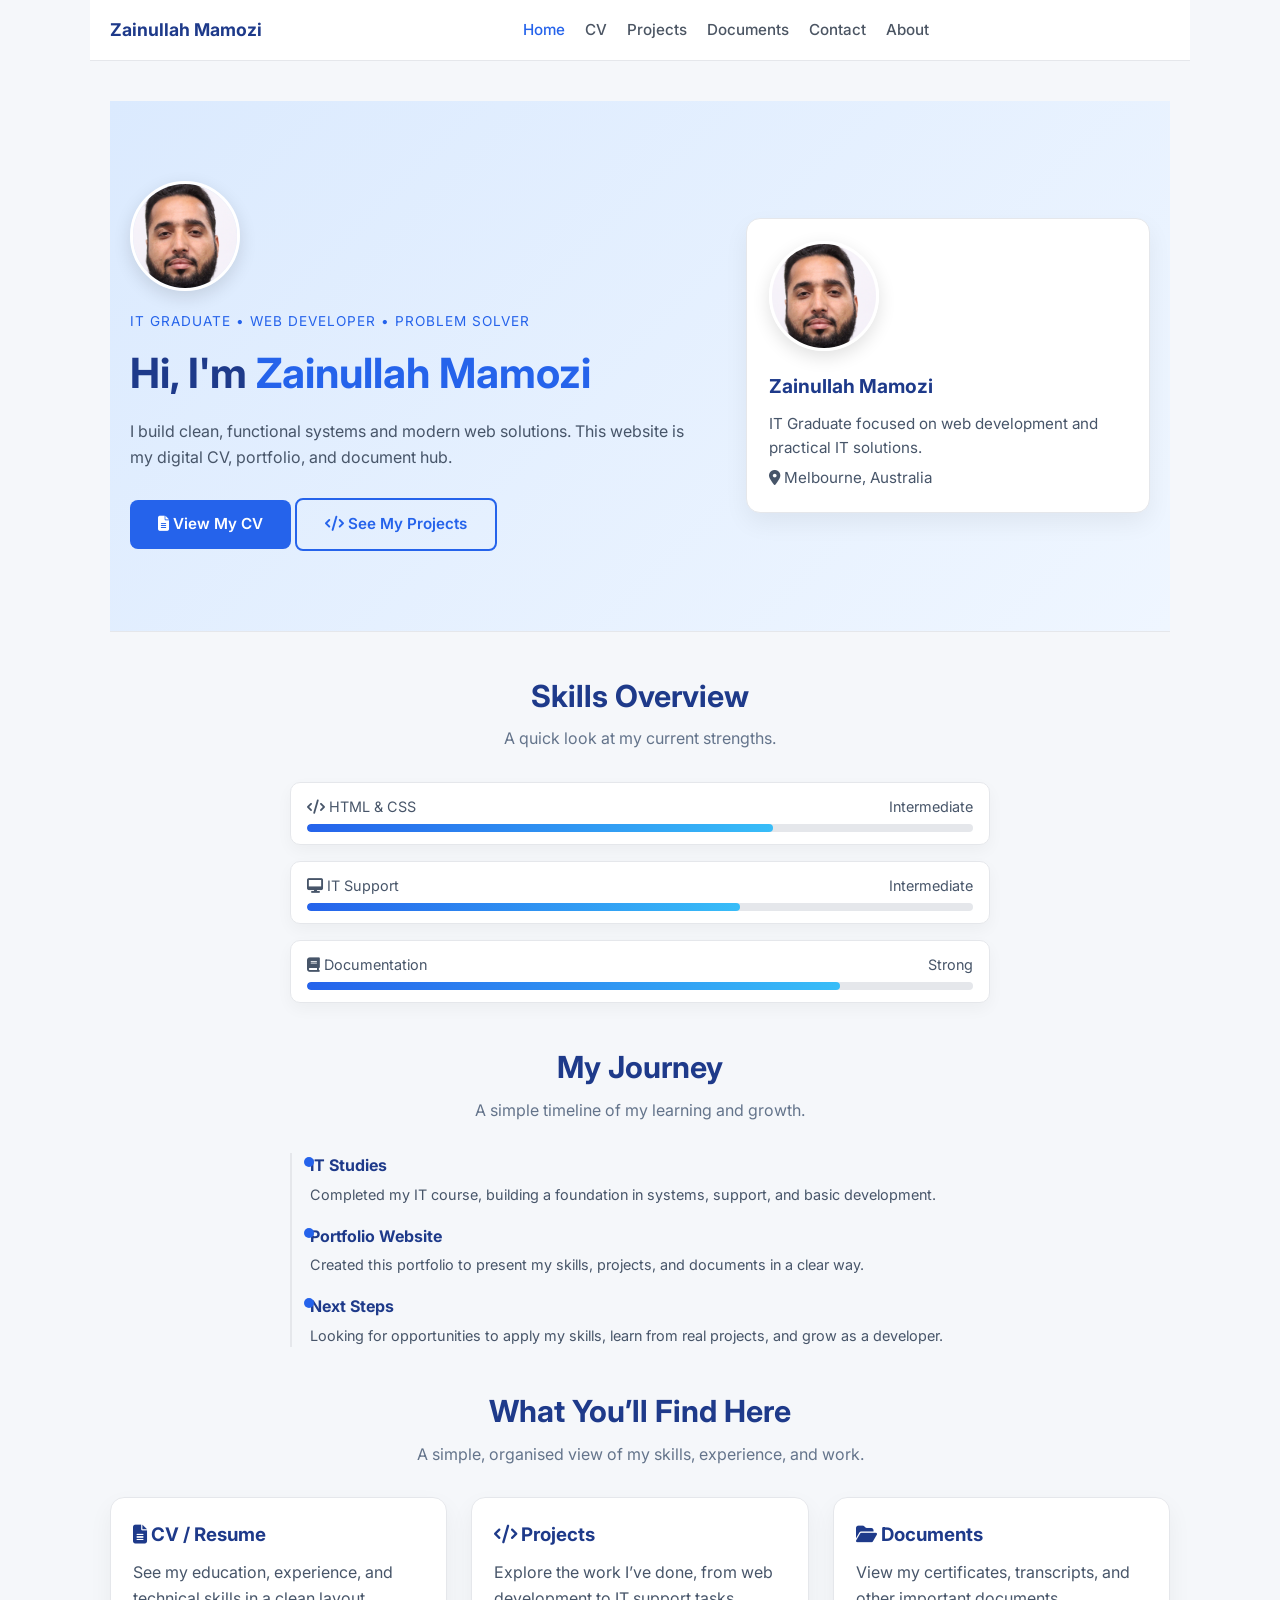
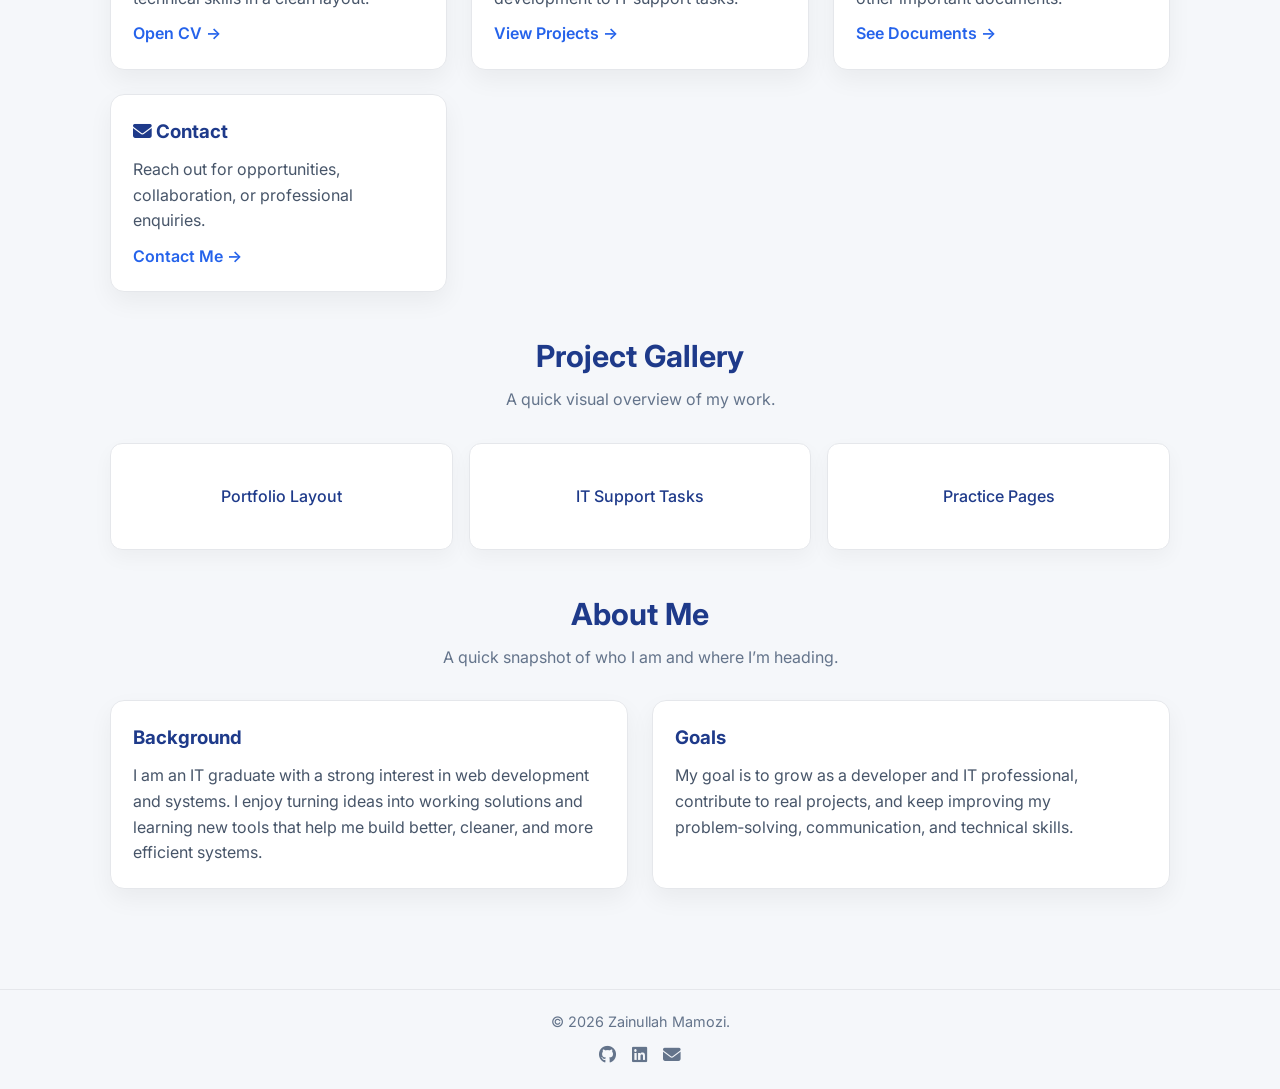
==== commit c12a61c6: "Update index.html" ====
--- a/index.html
+++ b/index.html
@@ -22,13 +22,13 @@
 
 <main>
 
-    <!-- CLEAN + FIXED HERO SECTION -->
+    <!-- FIXED HERO SECTION -->
     <section class="hero">
         <div class="hero-inner">
 
             <!-- LEFT SIDE -->
             <div class="hero-left">
-                <img src="images/profile.jpg" class="profile-photo" alt="Profile Photo">
+                <img src="images/profile.jpg" class="profile-photo-card" alt="Profile Photo">
 
                 <p class="hero-tag">IT Graduate • Web Developer • Problem Solver</p>
 
@@ -47,7 +47,7 @@
 
             <!-- RIGHT SIDE -->
             <div class="hero-card profile-card">
-                <div class="hero-circle"></div>
+                <img src="images/profile.jpg" class="profile-photo-card" alt="Profile Photo">
                 <h2>Zainullah Mamozi</h2>
                 <p>IT Graduate focused on web development and practical IT solutions.</p>
                 <p class="profile-location"><i class="fa-solid fa-location-dot"></i> Melbourne, Australia</p>
--- a/style.css
+++ b/style.css
@@ -153,12 +153,27 @@
     color: #475569;
 }
 
-/* PROFILE PHOTO */
-.profile-card {
-    text-align: center;
-}
-
-.profile-photo {
+/* ========== FIXED PROFILE PHOTO SECTION ========== */
+
+/* REAL PROFILE PHOTO */
+.profile-photo-card {
+    width: 110px;
+    height: 110px;
+    border-radius: 999px;
+    object-fit: cover;
+    margin: 0 auto 12px;
+    border: 3px solid #ffffff;
+    box-shadow: 0 6px 18px rgba(0,0,0,0.12);
+    transition: 0.25s ease;
+}
+
+.profile-photo-card:hover {
+    transform: scale(1.03);
+    box-shadow: 0 10px 25px rgba(0,0,0,0.18);
+}
+
+/* OLD BLUE CIRCLE (RENAMED SO IT DOESN'T BREAK YOUR IMAGE) */
+.hero-circle {
     width: 90px;
     height: 90px;
     border-radius: 999px;
@@ -668,23 +683,3 @@
     margin: 10px auto 20px;
     color: #475569;
 }
-/* REAL PROFILE PHOTO */
-.real-photo {
-    width: 110px;
-    height: 110px;
-    border-radius: 999px;
-    margin: 0 auto 12px;
-    background-image: url("images/profile.jpg");
-    background-size: cover;
-    background-position: center;
-    background-repeat: no-repeat;
-    border: 3px solid #ffffff;
-    box-shadow: 0 6px 18px rgba(0,0,0,0.12);
-    transition: 0.25s ease;
-}
-
-.real-photo:hover {
-    transform: scale(1.03);
-    box-shadow: 0 10px 25px rgba(0,0,0,0.18);
-}
-
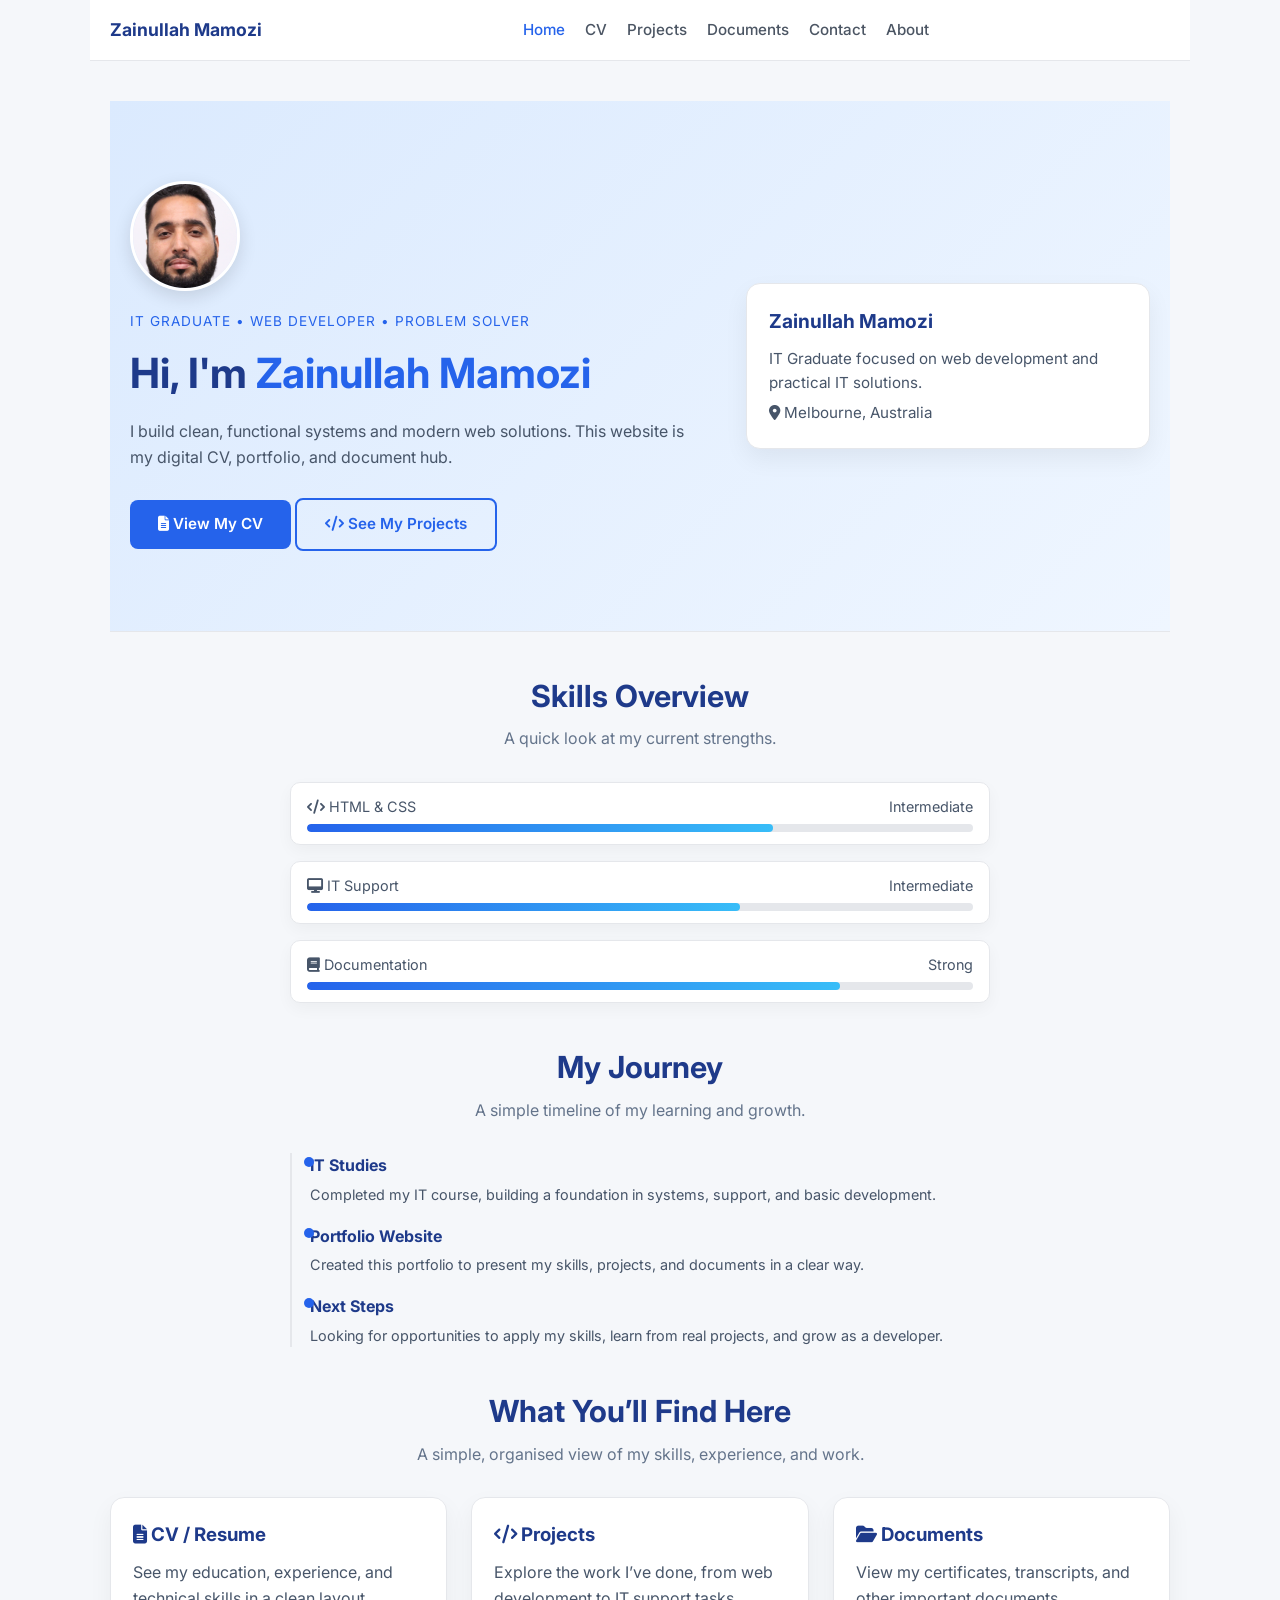
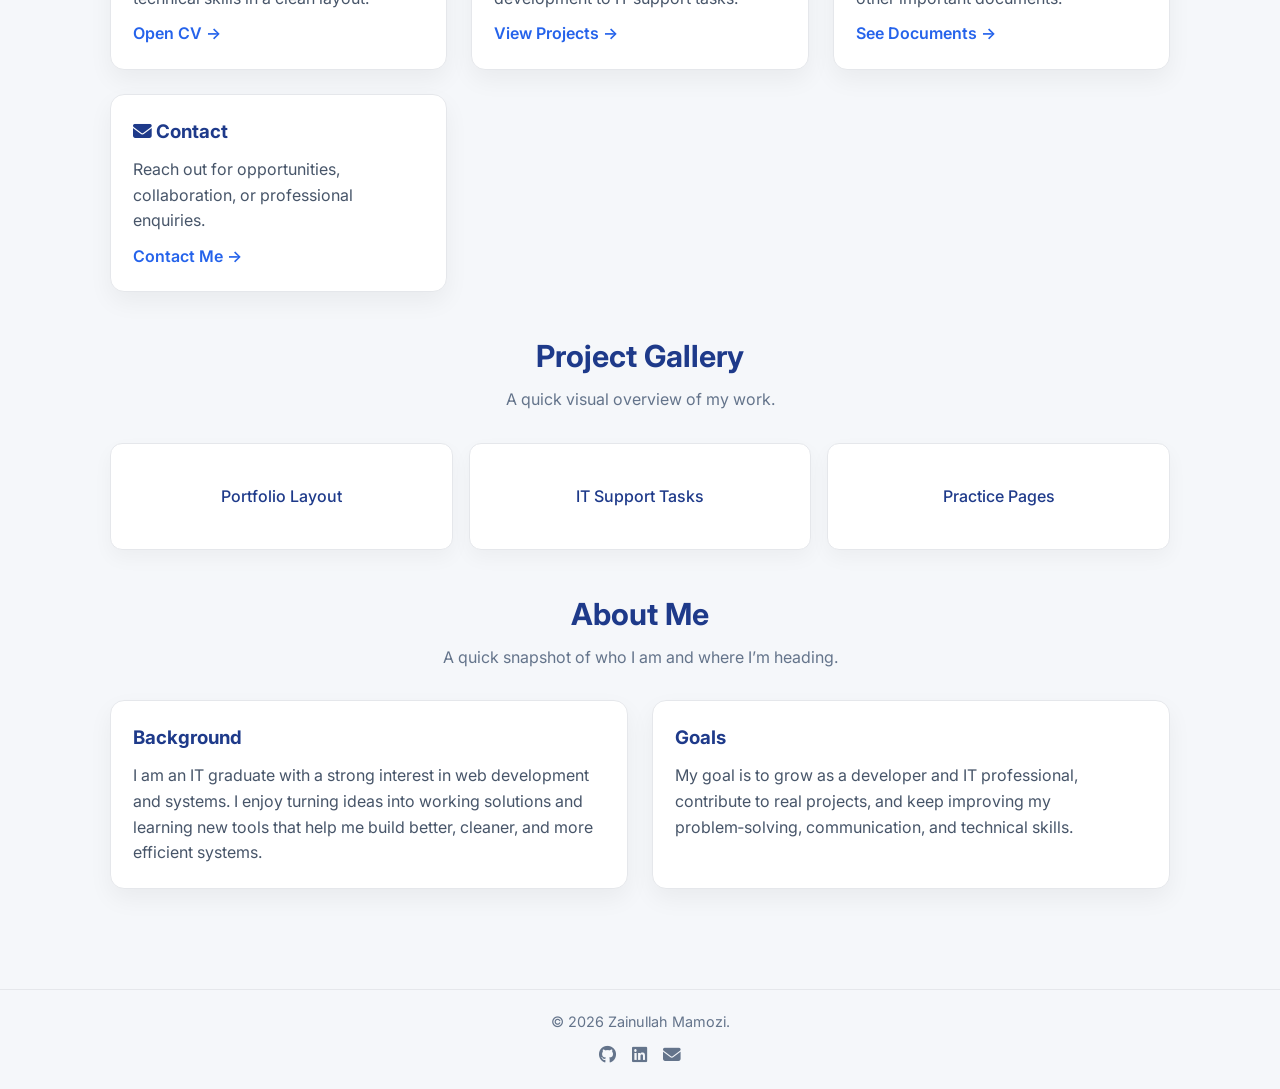
==== commit 5663b9bd: "Update index.html" ====
--- a/index.html
+++ b/index.html
@@ -47,7 +47,6 @@
 
             <!-- RIGHT SIDE -->
             <div class="hero-card profile-card">
-                <img src="images/profile.jpg" class="profile-photo-card" alt="Profile Photo">
                 <h2>Zainullah Mamozi</h2>
                 <p>IT Graduate focused on web development and practical IT solutions.</p>
                 <p class="profile-location"><i class="fa-solid fa-location-dot"></i> Melbourne, Australia</p>
--- a/style.css
+++ b/style.css
@@ -172,13 +172,18 @@
     box-shadow: 0 10px 25px rgba(0,0,0,0.18);
 }
 
-/* OLD BLUE CIRCLE (RENAMED SO IT DOESN'T BREAK YOUR IMAGE) */
+/* OLD BLUE CIRCLE (KEPT FOR RIGHT CARD ONLY) */
 .hero-circle {
     width: 90px;
     height: 90px;
     border-radius: 999px;
     margin: 0 auto 12px;
     background: linear-gradient(135deg, #2563eb, #38bdf8);
+}
+
+/* REMOVE OLD BROKEN CLASS */
+.profile-photo {
+    display: none;
 }
 
 .profile-location {
@@ -681,5 +686,4 @@
 .cta-section p {
     max-width: 600px;
     margin: 10px auto 20px;
-    color: #475569;
-}
+    color:
